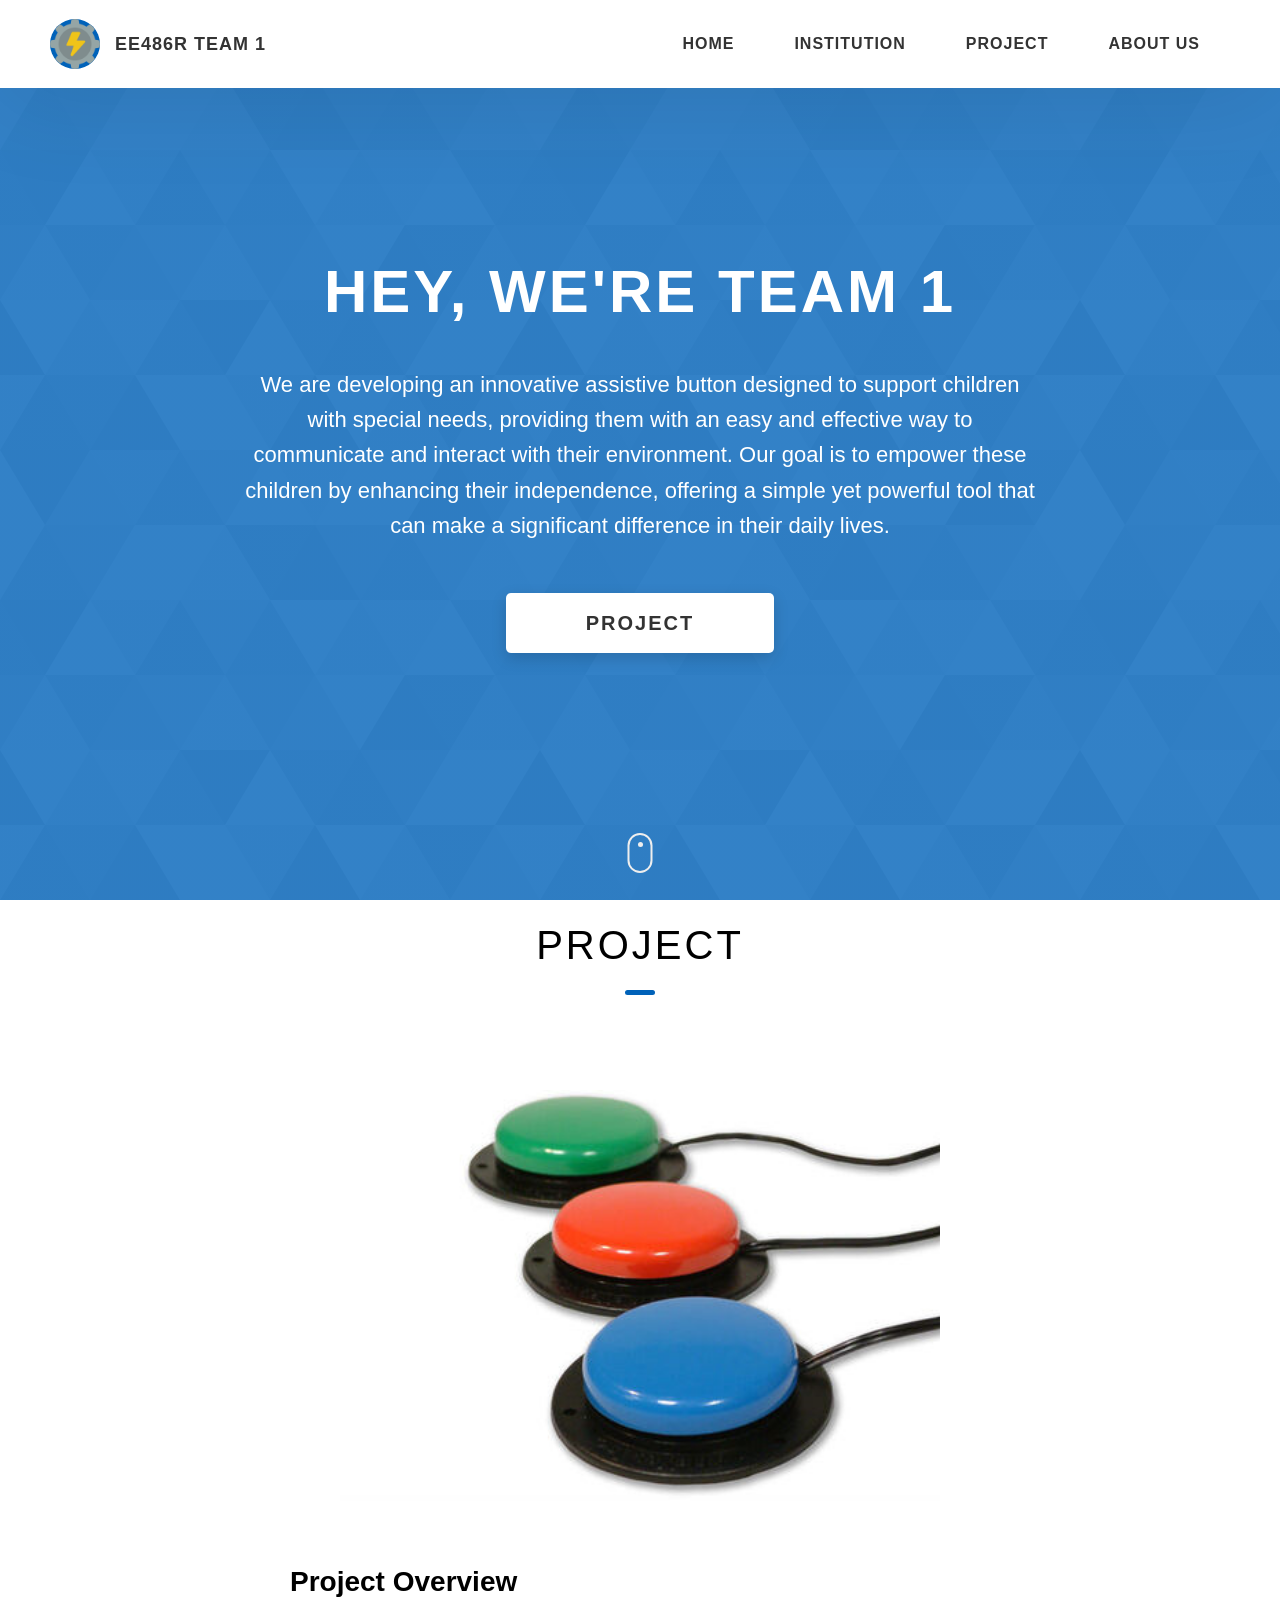
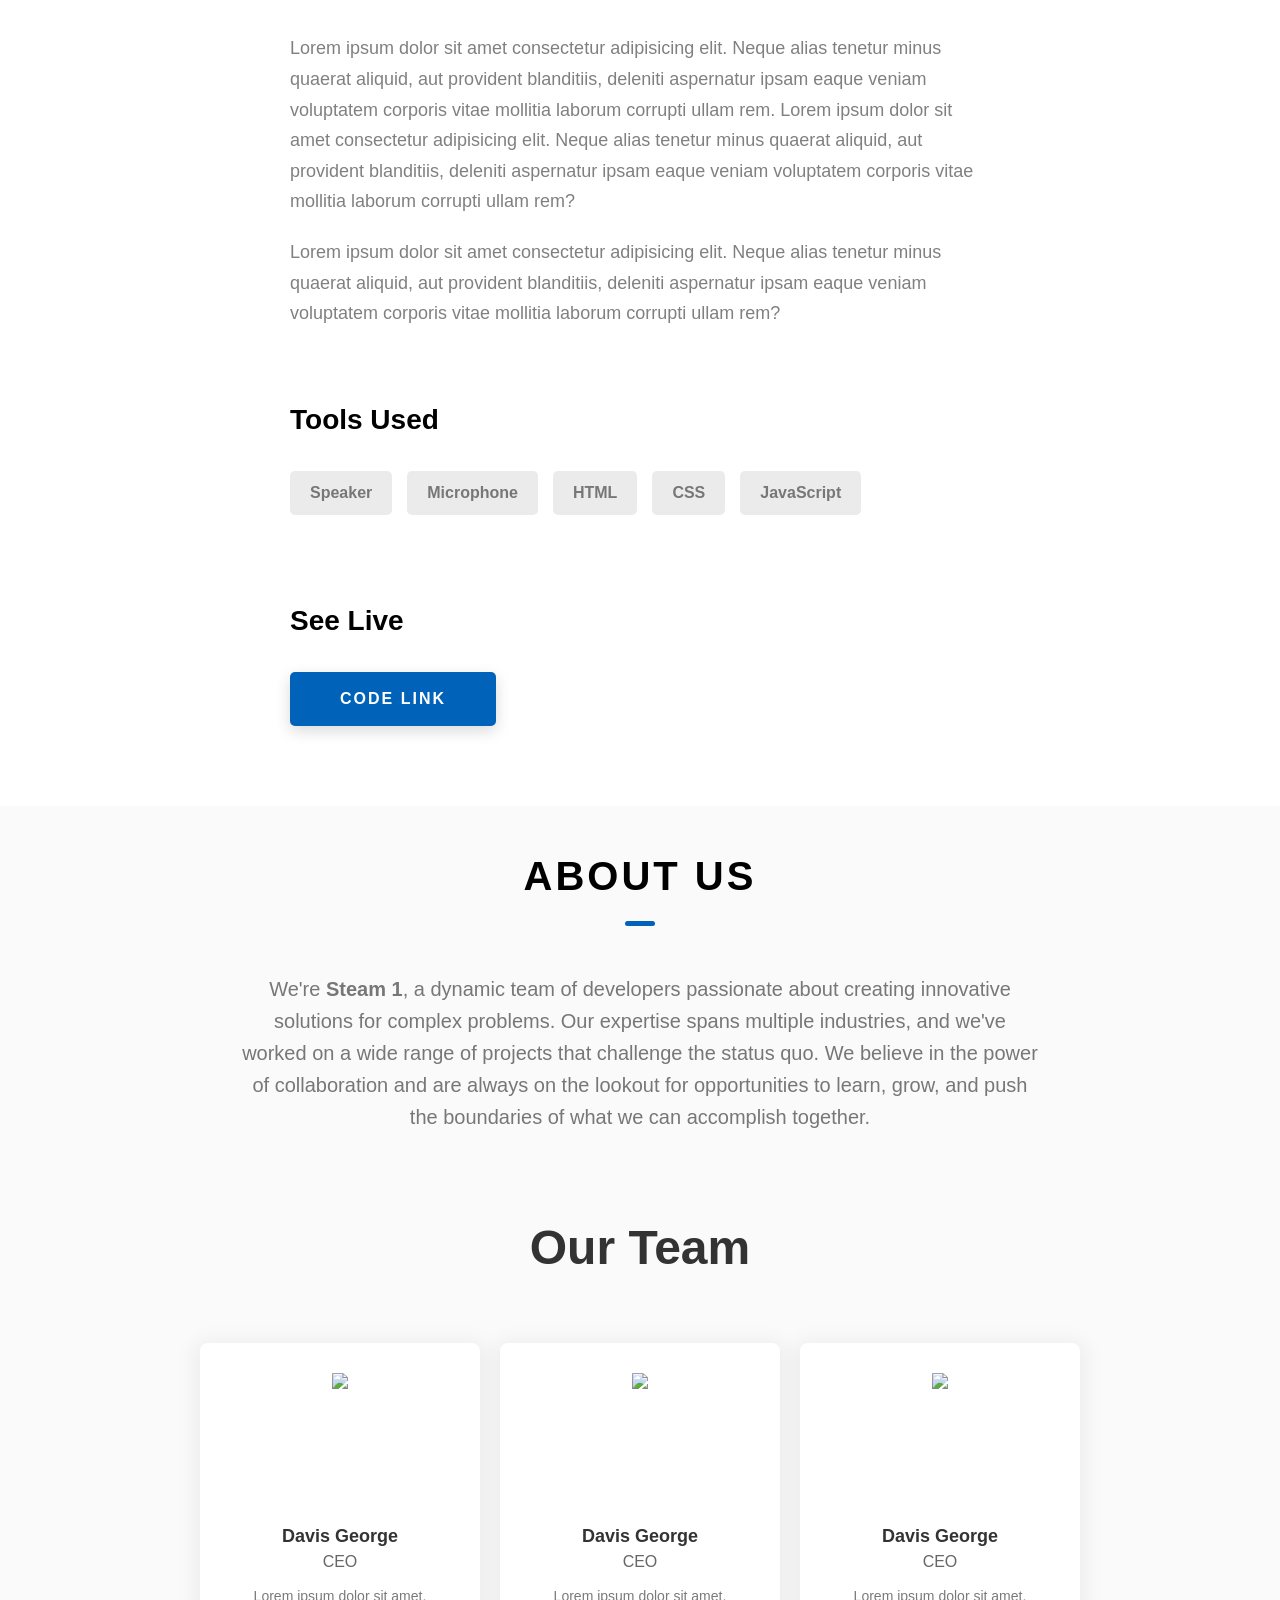
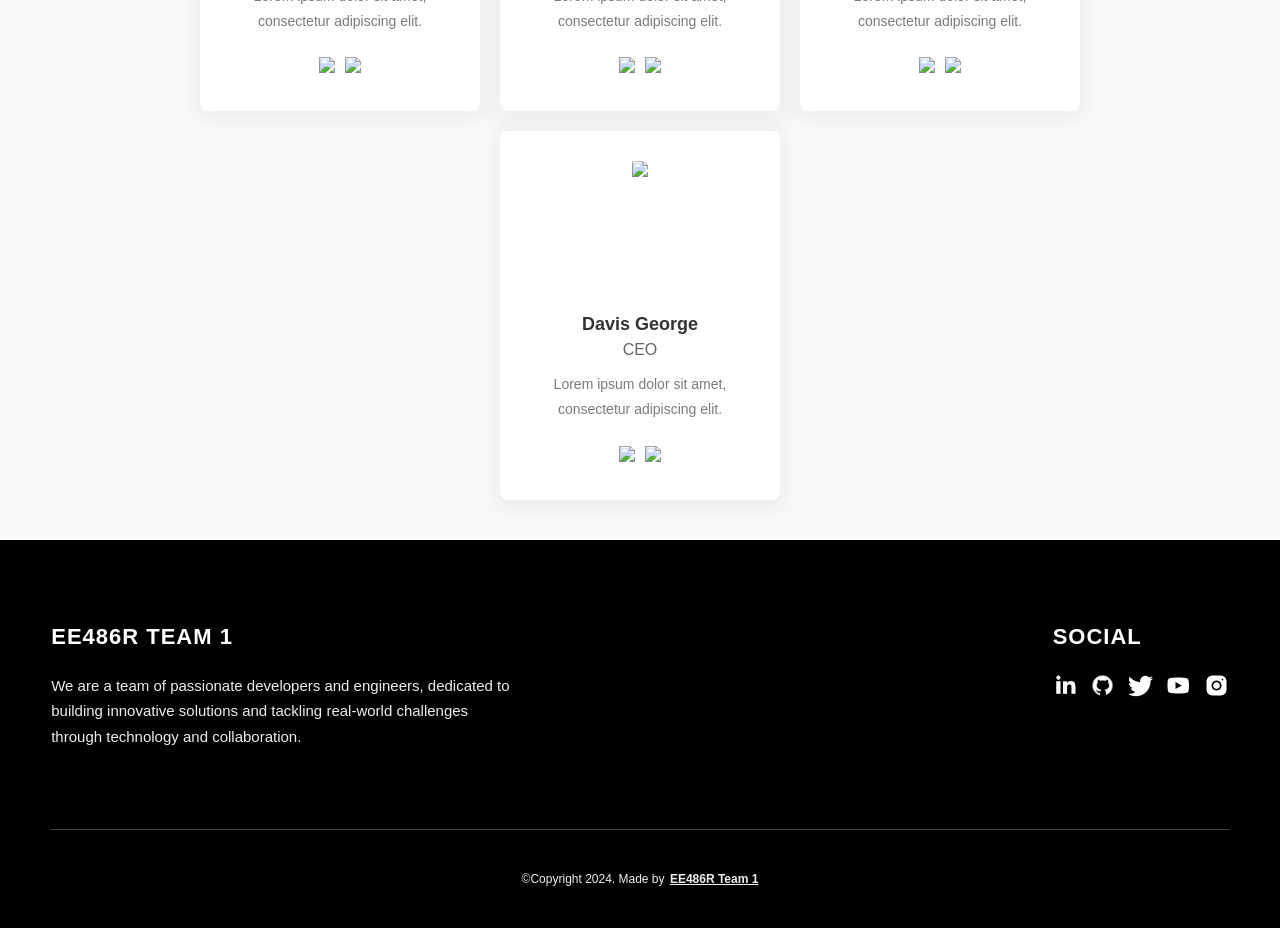
==== index.html @ d9be8e1c "merger" ====
<!DOCTYPE html>
<html lang="en">
  <head>
    <meta charset="UTF-8" />
    <meta name="viewport" content="width=device-width, initial-scale=1.0" />
    <meta http-equiv="X-UA-Compatible" content="ie=edge" />
    <title>Team 1</title>
    <meta name="description" content="Team 1 Website" />

    <link rel="stylesheet" href="css/style.css" />

    <link rel="preconnect" href="https://fonts.googleapis.com" />
    <link rel="preconnect" href="https://fonts.gstatic.com" crossorigin />
    <link
      href="https://fonts.googleapis.com/css2?family=Source+Sans+Pro:wght@400;600;700;900&display=swap"
      rel="stylesheet"
    />
  </head>
  <body>
    <header class="header">
      <div class="header__content">
        <div class="header__logo-container">
          <div class="header__logo-img-cont">
            <img
              src="./assets/png/image.png"
              alt="img"
              class="header__logo-img"
            />
          </div>
          <span class="header__logo-sub">EE486R Team 1</span>
        </div>
        <div class="header__main">
          <ul class="header__links">
            <li class="header__link-wrapper">
              <a href="./index.html" class="header__link"> Home </a>
            </li>
            <li class="header__link-wrapper">
              <a href="./institution.html" class="header__link"> Institution </a>
            </li>
            <li class="header__link-wrapper">
              <a href="./index.html#project-details" class="header__link">
                Project
              </a>
            </li>
            <li class="header__link-wrapper">
              <a href="./index.html#about" class="header__link">About Us </a>
            </li>
          
          </ul>
          <div class="header__main-ham-menu-cont">
            <img
              src="./assets/svg/ham-menu.svg"
              alt="hamburger menu"
              class="header__main-ham-menu"
            />
            <img
              src="./assets/svg/ham-menu-close.svg"
              alt="hamburger menu close"
              class="header__main-ham-menu-close d-none"
            />
          </div>
        </div>
      </div>
      <div class="header__sm-menu">
        <div class="header__sm-menu-content">
          <ul class="header__sm-menu-links">
            <li class="header__sm-menu-link">
              <a href="./index.html"> Home </a>
            </li>

            <li class="header__sm-menu-link">
              <a href="./index.html#about"> About </a>
            </li>

            <li class="header__sm-menu-link">
              <a href="./index.html#project"> Project </a>
            </li>

            <li class="header__sm-menu-link">
              <a href="./index.html#contact"> Contact Team </a>
            </li>
          </ul>
        </div>
      </div>
    </header>
    <section class="home-hero">
      <div class="home-hero__content">
        <h1 class="heading-primary">Hey, We're Team 1</h1>
        <div class="home-hero__info">
          <p class="text-primary">
            We are developing an innovative assistive button designed to support children with special needs, providing them with an easy and effective way to communicate and interact with their environment. Our goal is to empower these children by enhancing their independence, offering a simple yet powerful tool that can make a significant difference in their daily lives.
          </p>
        </div>
        <div class="home-hero__cta">
          <a href="./#projects" class="btn btn--bg">Project</a>
        </div>
      </div>
      
      <div class="home-hero__mouse-scroll-cont">
        <div class="mouse"></div>
      </div>
    </section>

    <br><!-- project -->
    <section id="project-details"  class="project-details">
      <span class="heading-sec__main">Project</span>
      
      <div class="main-container">
        <div class="project-details__content">
          <div class="project-details__showcase-img-cont">
            <img
              src="./assets/png/switch.png"
              alt="Project Image"
              class="project-details__showcase-img"
                style="width: 600px; height: auto; display: block; margin: 0 auto;"
            />
          </div>
          <div class="project-details__content-main">
            <div class="project-details__desc">
              <h3 class="project-details__content-title">Project Overview</h3>
              <p class="project-details__desc-para">
                Lorem ipsum dolor sit amet consectetur adipisicing elit. Neque
                alias tenetur minus quaerat aliquid, aut provident blanditiis,
                deleniti aspernatur ipsam eaque veniam voluptatem corporis vitae
                mollitia laborum corrupti ullam rem. Lorem ipsum dolor sit amet
                consectetur adipisicing elit. Neque alias tenetur minus quaerat
                aliquid, aut provident blanditiis, deleniti aspernatur ipsam
                eaque veniam voluptatem corporis vitae mollitia laborum corrupti
                ullam rem?
              </p>
              <p class="project-details__desc-para">
                Lorem ipsum dolor sit amet consectetur adipisicing elit. Neque
                alias tenetur minus quaerat aliquid, aut provident blanditiis,
                deleniti aspernatur ipsam eaque veniam voluptatem corporis vitae
                mollitia laborum corrupti ullam rem?
              </p>
            </div>
            <div class="project-details__tools-used">
              <h3 class="project-details__content-title">Tools Used</h3>
              <div class="skills">
                <div class="skills__skill">Speaker</div>
                <div class="skills__skill">Microphone</div>
                <div class="skills__skill">HTML</div>
                <div class="skills__skill">CSS</div>
                <div class="skills__skill">JavaScript</div>
              
              
              </div>
            </div>
            <div class="project-details__links">
              <h3 class="project-details__content-title">See Live</h3>
              <a
                href="#"
                class="btn btn--med btn--theme project-details__links-btn"
                target="_blank"
                >Code Link</a
            </div>
          </div>
        </div>
      </div>
    </section>



    <section id="about" class="about sec-pad">
      <div class="main-container">
        <h2 class="heading heading-sec heading-sec__mb-med">
          <span class="heading-sec__main">About Us</span>
          <span class="heading-sec__sub">
            <br>
            We're <strong>Steam 1</strong>, a dynamic team of developers passionate about creating innovative solutions for complex problems. 
            Our expertise spans multiple industries, and we've worked on a wide range of projects that challenge the status quo. 
            We believe in the power of collaboration and are always on the lookout for opportunities to learn, grow, and push the boundaries of what we can accomplish together.
          </span>
        </h2>
    
        <div class="responsive-container-block container">
          <p class="text-blk team-head-text">
            Our Team
          </p>
          <div class="responsive-container-block">
            <div class="responsive-cell-block wk-desk-3 wk-ipadp-3 wk-tab-6 wk-mobile-12 card-container">
              <div class="card">
                <div class="team-image-wrapper">
                  <img class="team-member-image" src="https://workik-widget-assets.s3.amazonaws.com/widget-assets/images/expert1.png">
                </div>
                <p class="text-blk name">
                  Davis George
                </p>
                <p class="text-blk position">
                  CEO
                </p>
                <p class="text-blk feature-text">
                  Lorem ipsum dolor sit amet, consectetur adipiscing elit.
                </p>
                <div class="social-icons">
                  <a href="https://www.twitter.com" target="_blank">
                    <img class="twitter-icon" src="https://workik-widget-assets.s3.amazonaws.com/widget-assets/images/Icon.svg">
                  </a>
                  <a href="https://www.facebook.com" target="_blank">
                    <img class="facebook-icon" src="https://workik-widget-assets.s3.amazonaws.com/widget-assets/images/Icon-1.svg">
                  </a>
                </div>
              </div>
            </div>
           
           
            <div class="responsive-cell-block wk-desk-3 wk-ipadp-3 wk-tab-6 wk-mobile-12 card-container">
              <div class="card">
                <div class="team-image-wrapper">
                  <img class="team-member-image" src="https://workik-widget-assets.s3.amazonaws.com/widget-assets/images/ET7.15.png">
                </div>
                <p class="text-blk name">
                  Davis George
                </p>
                <p class="text-blk position">
                  CEO
                </p>
                <p class="text-blk feature-text">
                  Lorem ipsum dolor sit amet, consectetur adipiscing elit.
                </p>
                <div class="social-icons">
                  <a href="https://www.twitter.com" target="_blank">
                    <img class="twitter-icon" src="https://workik-widget-assets.s3.amazonaws.com/widget-assets/images/Icon.svg">
                  </a>
                  <a href="https://www.facebook.com" target="_blank">
                    <img class="facebook-icon" src="https://workik-widget-assets.s3.amazonaws.com/widget-assets/images/Icon-1.svg">
                  </a>
                </div>
              </div>
            </div>
            <div class="responsive-cell-block wk-desk-3 wk-ipadp-3 wk-tab-6 wk-mobile-12 card-container">
              <div class="card">
                <div class="team-image-wrapper">
                  <img class="team-member-image" src="https://workik-widget-assets.s3.amazonaws.com/widget-assets/images/expert2.png">
                </div>
                <p class="text-blk name">
                  Davis George
                </p>
                <p class="text-blk position">
                  CEO
                </p>
                <p class="text-blk feature-text">
                  Lorem ipsum dolor sit amet, consectetur adipiscing elit.
                </p>
                <div class="social-icons">
                  <a href="https://www.twitter.com" target="_blank">
                    <img class="twitter-icon" src="https://workik-widget-assets.s3.amazonaws.com/widget-assets/images/Icon.svg">
                  </a>
                  <a href="https://www.facebook.com" target="_blank">
                    <img class="facebook-icon" src="https://workik-widget-assets.s3.amazonaws.com/widget-assets/images/Icon-1.svg">
                  </a>
                </div>
              </div>
            </div>
            <div class="responsive-cell-block wk-desk-3 wk-ipadp-3 wk-tab-6 wk-mobile-12 card-container">
              <div class="card">
                <div class="team-image-wrapper">
                  <img class="team-member-image" src="https://workik-widget-assets.s3.amazonaws.com/widget-assets/images/ET7.14.png">
                </div>
                <p class="text-blk name">
                  Davis George
                </p>
                <p class="text-blk position">
                  CEO
                </p>
                <p class="text-blk feature-text">
                  Lorem ipsum dolor sit amet, consectetur adipiscing elit.
                </p>
                <div class="social-icons">
                  <a href="https://www.twitter.com" target="_blank">
                    <img class="twitter-icon" src="https://workik-widget-assets.s3.amazonaws.com/widget-assets/images/Icon.svg">
                  </a>
                  <a href="https://www.facebook.com" target="_blank">
                    <img class="facebook-icon" src="https://workik-widget-assets.s3.amazonaws.com/widget-assets/images/Icon-1.svg">
                  </a>
                </div>
              </div>
            </div>
            
            
          </div>
        </div>


      </div>
    </section>
    
    
    
    
    
    <footer class="main-footer">
      <div class="main-container">
        <div class="main-footer__upper">
          <div class="main-footer__row main-footer__row-1">
            <h2 class="heading heading-sm main-footer__heading-sm">
              <span>Social</span>
            </h2>
            <div class="main-footer__social-cont">
              <a target="_blank" rel="noreferrer" href="#">
                <img
                  class="main-footer__icon"
                  src="./assets/png/linkedin-ico.png"
                  alt="icon"
                />
              </a>
              <a target="_blank" rel="noreferrer" href="#">
                <img
                  class="main-footer__icon"
                  src="./assets/png/github-ico.png"
                  alt="icon"
                />
              </a>
              <a target="_blank" rel="noreferrer" href="#">
                <img
                  class="main-footer__icon"
                  src="./assets/png/twitter-ico.png"
                  alt="icon"
                />
              </a>
              <a target="_blank" rel="noreferrer" href="#">
                <img
                  class="main-footer__icon"
                  src="./assets/png/yt-ico.png"
                  alt="icon"
                />
              </a>
              <a target="_blank" rel="noreferrer" href="#">
                <img
                  class="main-footer__icon main-footer__icon--mr-none"
                  src="./assets/png/insta-ico.png"
                  alt="icon"
                />
              </a>
            </div>
          </div>
          <div class="main-footer__row main-footer__row-2">
            <h4 class="heading heading-sm text-lt">EE486R Team 1</h4>
            <p class="main-footer__short-desc">
              We are a team of passionate developers and engineers, dedicated to building innovative solutions and tackling real-world challenges through technology and collaboration.
            </p>
          </div>
        </div>

        <!-- If you give me some credit or shoutout here by linking to my website, then it will be a big thing for me and will help me a lot :) -->
        <div class="main-footer__lower">
          &copy;Copyright 2024. Made by
          <a rel="noreferrer" target="_blank" href="htpps://github.com/EE486R-Team1"
            >EE486R Team 1 </a
          >
        </div>
      </div>
    </footer>

    <script src="./index.js"></script>
  </body>
</html>
---- css/style.css ----
/*
0 - 600px:      Phone
600 - 900px:    Tablet portrait
900 - 1200px:   Tablet landscape
[1200 - 1800] is where our normal styles apply
1800px + :      Big desktop
$breakpoint arguement choices:
- phone
- tab-port
- tab-land
- big-desktop

Inside media queries 1em is always 16px i.e 1em = 16px at every screen size only inside media queries
*/
*,
*::after,
*::before {
  margin: 0;
  padding: 0;
  box-sizing: inherit;
  font-family: 'Nunito', sans-serif; 
  }

html {
  font-size: 62.5%;
  scroll-behavior: smooth; }
  @media only screen and (max-width: 75em) {
    html {
      font-size: 59%; } }
  @media only screen and (max-width: 56.25em) {
    html {
      font-size: 56%; } }
  @media only screen and (min-width: 112.5em) {
    html {
      font-size: 65%; } }

body {
  box-sizing: border-box;
  position: relative;
  line-height: 1.5;
  font-family: sans-serif;
  overflow-x: hidden;
  overflow-y: scroll;
  font-family: 'Source Sans Pro', sans-serif; }

a {
  text-decoration: none;
  color: inherit; }

li {
  list-style: none; }

input:focus,
button:focus,
a:focus,
textarea:focus {
  outline: none; }

button {
  border: none;
  cursor: pointer; }

textarea {
  resize: none; }

.heading-primary {
  font-size: 6rem;
  text-transform: uppercase;
  letter-spacing: 3px;
  text-align: center; }
  @media only screen and (max-width: 37.5em) {
    .heading-primary {
      font-size: 4.5rem; } }

.heading-sec__mb-bg {
  margin-bottom: 11rem; }
  @media only screen and (max-width: 56.25em) {
    .heading-sec__mb-bg {
      margin-bottom: 8rem; } }

.heading-sec__mb-med {
  margin-bottom: 9rem; }
  @media only screen and (max-width: 56.25em) {
    .heading-sec__mb-med {
      margin-bottom: 8rem; } }

.heading-sec__main {
  display: block;
  font-size: 4rem;
  text-transform: uppercase;
  letter-spacing: 1px;
  letter-spacing: 3px;
  text-align: center;
  margin-bottom: 3.5rem;
  position: relative; }
  .heading-sec__main--lt {
    color: #fff; }
    .heading-sec__main--lt::after {
      content: '';
      background: #fff !important; }
  .heading-sec__main::after {
    content: '';
    position: absolute;
    top: calc(100% + 1.5rem);
    height: 5px;
    width: 3rem;
    background: #0062b9;
    left: 50%;
    transform: translateX(-50%);
    border-radius: 5px; }
    @media only screen and (max-width: 37.5em) {
      .heading-sec__main::after {
        top: calc(100% + 1.2rem); } }

.heading-sec__sub {
  display: block;
  text-align: center;
  color: #777;
  font-size: 2rem;
  font-weight: 500;
  max-width: 80rem;
  margin: auto;
  line-height: 1.6; }
  @media only screen and (max-width: 37.5em) {
    .heading-sec__sub {
      font-size: 1.8rem; } }
  .heading-sec__sub--lt {
    color: #eee; }

.heading-sm {
  font-size: 2.2rem;
  text-transform: uppercase;
  letter-spacing: 1px; }

.main-container {
  max-width: 120rem;
  margin: auto;
  width: 92%; }

.btn {
  background: #fff;
  color: #333;
  text-transform: uppercase;
  letter-spacing: 2px;
  display: inline-block;
  font-weight: 700;
  border-radius: 5px;
  box-shadow: 0 5px 15px 0 rgba(0, 0, 0, 0.15);
  transition: transform .3s; }
  .btn:hover {
    transform: translateY(-3px); }
  .btn--bg {
    padding: 1.5rem 8rem;
    font-size: 2rem; }
  .btn--med {
    padding: 1.5rem 5rem;
    font-size: 1.6rem; }
  .btn--theme {
    background: #0062b9;
    color: #fff; }
  .btn--theme-inv {
    color: #0062b9;
    background: #fff;
    border: 2px solid #0062b9;
    box-shadow: none;
    padding: calc(1.5rem - 2px) calc(5rem - 2px); }

.sec-pad {
  padding: 12rem 0; }
  @media only screen and (max-width: 56.25em) {
    .sec-pad {
      padding: 8rem 0; } }

.text-primary {
  color: #fff;
  font-size: 2.2rem;
  text-align: center;
  width: 100%;
  line-height: 1.6; }
  @media only screen and (max-width: 37.5em) {
    .text-primary {
      font-size: 2rem; } }

.d-none {
  display: none; }

.home-hero {
  color: #fff;
  background: linear-gradient(to right, rgba(0, 98, 185, 0.8), rgba(0, 98, 185, 0.8)), url(../../assets/svg/common-bg.svg);
  background-position: center;
  height: 100vh;
  min-height: 80rem;
  max-height: 120rem;
  position: relative; }
  @media only screen and (max-width: 37.5em) {
    .home-hero {
      height: unset;
      min-height: unset; } }
  .home-hero__socials {
    position: absolute;
    top: 50%;
    border: 2px solid #eee;
    border-left: 2px solid #eee;
    transform: translateY(-50%); }
    @media only screen and (max-width: 56.25em) {
      .home-hero__socials {
        display: none; } }
  .home-hero__mouse-scroll-cont {
    position: absolute;
    bottom: 3%;
    left: 50%;
    transform: translateX(-50%); }
    @media only screen and (max-width: 37.5em) {
      .home-hero__mouse-scroll-cont {
        display: none; } }
  .home-hero__social {
    width: 5rem; }
  .home-hero__social-icon-link {
    width: 100%;
    display: block;
    padding: 1.2rem;
    border-bottom: 2px solid #eee;
    transition: background .3s; }
    .home-hero__social-icon-link:hover {
      background: rgba(255, 255, 255, 0.1); }
    .home-hero__social-icon-link--bd-none {
      border-bottom: 0; }
  .home-hero__social-icon {
    width: 100%; }
  .home-hero__content {
    position: absolute;
    top: 50%;
    left: 50%;
    transform: translate(-50%, -50%);
    max-width: 90rem;
    width: 92%; }
    @media only screen and (max-width: 37.5em) {
      .home-hero__content {
        padding: 19rem 0 13rem 0;
        margin: auto;
        position: static;
        transform: translate(0, 0); } }
  .home-hero__info {
    margin: 3rem auto 0 auto;
    max-width: 80rem; }
  .home-hero__cta {
    margin-top: 5rem;
    text-align: center; }


    .about {
      background-color: #fafafa;
      padding: 4rem 2rem;
    }
    
    .about__content {
      max-width: 1380px;
      margin: auto;
      text-align: center;
    }
    
    .team-head-text {
      font-size: 48px;
      font-weight: 900;
      text-align: center;
      line-height: 50px;
      margin-bottom: 50px;
      color: #333;
    }
    
    .responsive-container-block {
      display: flex;
      flex-wrap: wrap;
      justify-content: center;
      gap: 2rem;
      margin: auto;
    }
    
    .card-container {
      width: 280px;
      text-align: center;
      box-shadow: rgba(0, 0, 0, 0.05) 0px 4px 20px 7px;
      background-color: #fff;
      border-radius: 8px;
      padding: 30px 25px;
      transition: transform 0.3s ease, box-shadow 0.3s ease;
    }
    
    .card-container:hover {
      transform: translateY(-5px);
      box-shadow: rgba(0, 0, 0, 0.1) 0px 8px 25px;
    }
    
    .team-image-wrapper {
      clip-path: circle(50% at 50% 50%);
      width: 130px;
      height: 130px;
      margin: auto;
    }
    
    .team-member-image {
      max-width: 100%;
      height: auto;
    }
    
    .name {
      font-size: 18px;
      font-weight: 800;
      margin-top: 20px;
      color: #333;
    }
    
    .position {
      font-size: 16px;
      color: #666;
      margin-bottom: 10px;
    }
    
    .feature-text {
      font-size: 14px;
      color: rgb(122, 122, 122);
      line-height: 1.8;
      margin-bottom: 20px;
    }
    
    .social-icons {
      display: flex;
      justify-content: center;
      gap: 10px;
    }
    
    .social-icons a {
      color: #333;
      font-size: 18px;
      transition: color 0.3s ease;
    }
    
    .social-icons a:hover {
      color: #0062b9;
    }
    
    .github-section {
      text-align: center;
      margin-top: 2rem;
    }
    
    .github-section a {
      display: inline-block;
      background-color: #333;
      color: #fff;
      padding: 1rem 2rem;
      font-size: 16px;
      font-weight: bold;
      border-radius: 5px;
      text-transform: uppercase;
      transition: background-color 0.3s ease;
    }
    
    .github-section a:hover {
      background-color: #555;
    }
    
    @media (max-width: 768px) {
      .responsive-container-block {
        flex-direction: column;
        align-items: center;
      }
    
      .card-container {
        width: 100%;
      }
    }
    
    @media (max-width: 500px) {
      .team-head-text {
        font-size: 32px;
        line-height: 40px;
      }
    
      .card-container {
        padding: 20px;
      }
    
      .name {
        font-size: 16px;
      }
    
      .position {
        font-size: 14px;
      }
    }


/* Improved styling for the contact form */

.projects__row {
  display: grid;
  grid-template-columns: 1.5fr 1fr;
  grid-gap: 5rem;
  margin-bottom: 11rem; }
  @media only screen and (max-width: 56.25em) {
    .projects__row {
      grid-template-columns: 1fr;
      grid-gap: 2rem;
      margin-bottom: 8rem; } }
  @media only screen and (max-width: 56.25em) {
    .projects__row {
      text-align: center; } }
  .projects__row:last-child {
    margin-bottom: 0; }
  .projects__row-img-cont {
    overflow: hidden; }
  .projects__row-img {
    width: 100%;
    display: block;
    object-fit: cover; }
  .projects__row-content {
    padding: 2rem 0;
    display: flex;
    justify-content: center;
    flex-direction: column;
    align-items: flex-start; }
    @media only screen and (max-width: 56.25em) {
      .projects__row-content {
        align-items: center; } }
    .projects__row-content-title {
      font-weight: 700;
      font-size: 2.8rem;
      margin-bottom: 2rem; }
      @media only screen and (max-width: 37.5em) {
        .projects__row-content-title {
          font-size: 2.4rem; } }
    .projects__row-content-desc {
      font-size: 1.8rem;
      color: grey;
      max-width: 60rem;
      line-height: 1.7;
      margin-bottom: 3rem; }
      @media only screen and (max-width: 37.5em) {
        .projects__row-content-desc {
          font-size: 1.7rem; } }

.contact {
  background: linear-gradient(to right, rgba(0, 98, 185, 0.8), rgba(0, 98, 185, 0.8)), url(../../assets/svg/common-bg.svg);
  background-size: cover;
  background-position: center; }
  .contact__form-container {
    box-shadow: 0 0 10px rgba(0, 0, 0, 0.1);
    background: white;
    padding: 4rem;
    margin-top: 6rem;
    max-width: 80rem;
    text-align: right;
    width: 95%;
    border-radius: 5px;
    margin: 5rem auto 0 auto; }
    @media only screen and (max-width: 37.5em) {
      .contact__form-container {
        padding: 3rem; } }
  .contact__form-field {
    margin-bottom: 4rem; }
    @media only screen and (max-width: 37.5em) {
      .contact__form-field {
        margin-bottom: 3rem; } }
  .contact__form-label {
    color: #666;
    font-size: 1.4rem;
    letter-spacing: 1px;
    font-weight: 700;
    margin-bottom: 1rem;
    display: block;
    text-align: left; }
  .contact__form-input {
    color: #333;
    padding: 2rem;
    width: 100%;
    border: 1px solid #ebebeb;
    font-size: 1.6rem;
    letter-spacing: 0px;
    background: #f0f0f0;
    border-radius: 5px;
    font-weight: 600;
    /* Code for Modern Browsers */
    /* Code for WebKit, Blink, Edge */
    /* Code for Internet Explorer 10-11 */
    /* Code for Microsoft Edge */
    /* Code for Mozilla Firefox 4 to 18 */
    /* Code for Mozilla Firefox 19+ */ }
    .contact__form-input::placeholder {
      color: #999;
      font-weight: 600;
      font-size: 1.6rem; }
    .contact__form-input::-webkit-input-placeholder {
      color: #999;
      font-weight: 600;
      font-size: 1.6rem; }
    .contact__form-input:-ms-input-placeholder {
      color: #999;
      font-weight: 600;
      font-size: 1.6rem; }
    .contact__form-input::-ms-input-placeholder {
      color: #999;
      font-weight: 600;
      font-size: 1.6rem; }
    .contact__form-input:-moz-placeholder {
      opacity: 1;
      color: #999;
      font-weight: 600;
      font-size: 1.6rem; }
    .contact__form-input::-moz-placeholder {
      opacity: 1;
      color: #999;
      font-weight: 600;
      font-size: 1.6rem; }
  .contact__btn {
    width: 30%;
    padding: 2rem 4rem;
    font-size: 1.6rem; }
    @media only screen and (max-width: 37.5em) {
      .contact__btn {
        width: 100%; } }

.project-cs-hero {
  color: #fff;
  background: linear-gradient(to right, rgba(0, 98, 185, 0.8), rgba(0, 98, 185, 0.8)), url(../../assets/svg/common-bg.svg);
  background-size: cover;
  background-position: center;
  position: relative; }
  @media only screen and (max-width: 37.5em) {
    .project-cs-hero {
      height: unset;
      min-height: unset; } }
  .project-cs-hero__content {
    padding: 25rem 0 17rem 0;
    max-width: 90rem;
    width: 92%;
    margin: auto; }
    @media only screen and (max-width: 37.5em) {
      .project-cs-hero__content {
        padding: 19rem 0 13rem 0;
        margin: auto;
        position: static;
        transform: translate(0, 0); } }
  .project-cs-hero__info {
    margin: 3rem auto 0 auto;
    max-width: 80rem; }
  .project-cs-hero__cta {
    margin-top: 5rem;
    text-align: center; }

.project-details__content {
  padding: 8rem 0;
  max-width: 90rem;
  margin: auto; }
  .project-details__content-title {
    font-weight: 700;
    font-size: 2.8rem;
    margin-bottom: 3rem; }
    @media only screen and (max-width: 37.5em) {
      .project-details__content-title {
        font-size: 2.4rem; } }

.project-details__showcase-img-cont {
  width: 100%;
  margin-bottom: 6rem; }

.project-details__showcase-img {
  width: 100%; }

.project-details__content-main {
  width: 100%;
  max-width: 70rem;
  margin: auto; }

.project-details__desc {
  margin: 0 0 7rem 0; }
  .project-details__desc-para {
    font-size: 1.8rem;
    line-height: 1.7;
    color: grey;
    margin-bottom: 2rem; }

.project-details__tools-used {
  margin: 0 0 7rem 0; }
  .project-details__tools-used-list {
    display: flex;
    flex-wrap: wrap; }
  .project-details__tools-used-item {
    padding: 1rem 2rem;
    margin-bottom: 1.5rem;
    margin-right: 1.5rem;
    font-size: 1.6rem;
    background: rgba(153, 153, 153, 0.2);
    border-radius: 5px;
    font-weight: 600;
    color: #777; }

.project-details__links {
  margin: 0 0; }
  .project-details__links-btn {
    margin-right: 2rem; }
    @media only screen and (max-width: 37.5em) {
      .project-details__links-btn {
        margin-right: 0;
        width: 70%;
        margin-bottom: 2rem;
        text-align: center; } }
    .project-details__links-btn:last-child {
      margin: 0; }
      @media only screen and (max-width: 37.5em) {
        .project-details__links-btn:last-child {
          margin: 0; } }

.header {
  position: fixed;
  width: 100%;
  z-index: 1000;
  background: #000;
  background: #fff;
  box-shadow: 0 10px 100px rgba(0, 0, 0, 0.1); }
  .header__content {
    display: flex;
    align-items: center;
    justify-content: space-between;
    padding: 1rem 5rem; }
    @media only screen and (max-width: 56.25em) {
      .header__content {
        padding: 0 2rem; } }
  .header__logo-container {
    display: flex;
    align-items: center;
    cursor: pointer;
    color: #333;
    transition: color .3s; }
    .header__logo-container:hover {
      color: #0062b9; }
  .header__logo-img-cont {
    width: 5rem;
    height: 5rem;
    border-radius: 50px;
    overflow: hidden;
    margin-right: 1.5rem;
    background: #0062b9; }
    @media only screen and (max-width: 56.25em) {
      .header__logo-img-cont {
        width: 4.5rem;
        height: 4.5rem;
        margin-right: 1.2rem; } }
  .header__logo-img {
    width: 100%;
    height: 100%;
    object-fit: cover;
    object-position: center;
    display: block; }
  .header__logo-sub {
    font-size: 1.8rem;
    text-transform: uppercase;
    font-weight: 700;
    letter-spacing: 1px; }
  .header__links {
    display: flex; }
    @media only screen and (max-width: 37.5em) {
      .header__links {
        display: none; } }
  .header__link {
    padding: 2.2rem 3rem;
    display: inline-block;
    font-size: 1.6rem;
    color: #333;
    text-transform: uppercase;
    letter-spacing: 1px;
    font-weight: 700;
    transition: color .3s; }
    .header__link:hover {
      color: #0062b9; }
    @media only screen and (max-width: 56.25em) {
      .header__link {
        padding: 3rem 1.8rem;
        font-size: 1.5rem; } }
  .header__main-ham-menu-cont {
    display: none;
    width: 3rem;
    padding: 2.2rem 0; }
    @media only screen and (max-width: 37.5em) {
      .header__main-ham-menu-cont {
        display: block; } }
  .header__main-ham-menu {
    width: 100%; }
  .header__main-ham-menu-close {
    width: 100%; }
  .header__sm-menu {
    background: #fff;
    position: absolute;
    width: 100%;
    top: 100%;
    visibility: hidden;
    opacity: 0;
    transition: all .3s;
    box-shadow: 0px 5px 5px 0px rgba(0, 0, 0, 0.1);
    -webkit-box-shadow: 0px 5px 5px 0px rgba(0, 0, 0, 0.1);
    -moz-box-shadow: 0px 5px 5px 0px rgba(0, 0, 0, 0.1); }
    .header__sm-menu--active {
      visibility: hidden;
      opacity: 0; }
      @media only screen and (max-width: 37.5em) {
        .header__sm-menu--active {
          visibility: visible;
          opacity: 1; } }
  .header__sm-menu-link a {
    display: block;
    text-decoration: none;
    padding: 2.5rem 3rem;
    font-size: 1.6rem;
    color: #333;
    text-align: right;
    border-bottom: 1px solid #eee;
    font-weight: 700;
    text-transform: uppercase;
    letter-spacing: 2px;
    transition: color .3s; }
    .header__sm-menu-link a:hover {
      color: #0062b9; }
  .header__sm-menu-link:first-child a {
    border-top: 1px solid #eee; }
  .header__sm-menu-link-last {
    border-bottom: 0; }

.main-footer {
  background: #000;
  color: #fff; }
  .main-footer__upper {
    display: flex;
    justify-content: space-between;
    padding: 8rem 0; }
    @media only screen and (max-width: 56.25em) {
      .main-footer__upper {
        padding: 6rem 0; } }
    @media only screen and (max-width: 37.5em) {
      .main-footer__upper {
        display: block; } }
  .main-footer__row-1 {
    order: 2; }
    @media only screen and (max-width: 56.25em) {
      .main-footer__row-1 {
        margin-bottom: 5rem; } }
  .main-footer__row-2 {
    width: 40%;
    order: 1;
    max-width: 50rem; }
    @media only screen and (max-width: 56.25em) {
      .main-footer__row-2 {
        width: 100%; } }
  .main-footer__short-desc {
    margin-top: 2rem;
    color: #eee;
    font-size: 1.5rem;
    line-height: 1.7; }
  .main-footer__social-cont {
    margin-top: 2rem; }
  .main-footer__icon {
    margin-right: 1rem;
    width: 2.5rem; }
    .main-footer__icon--mr-none {
      margin-right: 0; }
  .main-footer__lower {
    padding: 4rem 0;
    border-top: 1px solid #444;
    color: #eee;
    font-size: 1.2rem;
    text-align: left;
    text-align: center; }
    .main-footer__lower a {
      text-decoration: underline;
      font-weight: bold;
      margin-left: 2px; }
    @media only screen and (max-width: 56.25em) {
      .main-footer__lower {
        padding: 3.5rem 0; } }

.skills {
  display: flex;
  flex-wrap: wrap; }
  .skills__skill {
    padding: 1rem 2rem;
    margin-bottom: 1.5rem;
    margin-right: 1.5rem;
    font-size: 1.6rem;
    background: rgba(153, 153, 153, 0.2);
    border-radius: 5px;
    font-weight: 600;
    color: #777; }

.mouse {
  width: 25px;
  height: 40px;
  border: 2px solid #eee;
  border-radius: 60px;
  position: relative;
  overflow: hidden; }
  .mouse::before {
    content: '';
    width: 5px;
    height: 5px;
    position: absolute;
    top: 7px;
    left: 50%;
    transform: translateX(-50%);
    background-color: #eee;
    border-radius: 50%;
    opacity: 1;
    animation: wheel 1.3s infinite;
    -webkit-animation: wheel 1.3s infinite; }



    
@keyframes wheel {
  to {
    opacity: 0;
    top: 27px; } }

@-webkit-keyframes wheel {
  to {
    opacity: 0;
    top: 27px; } }
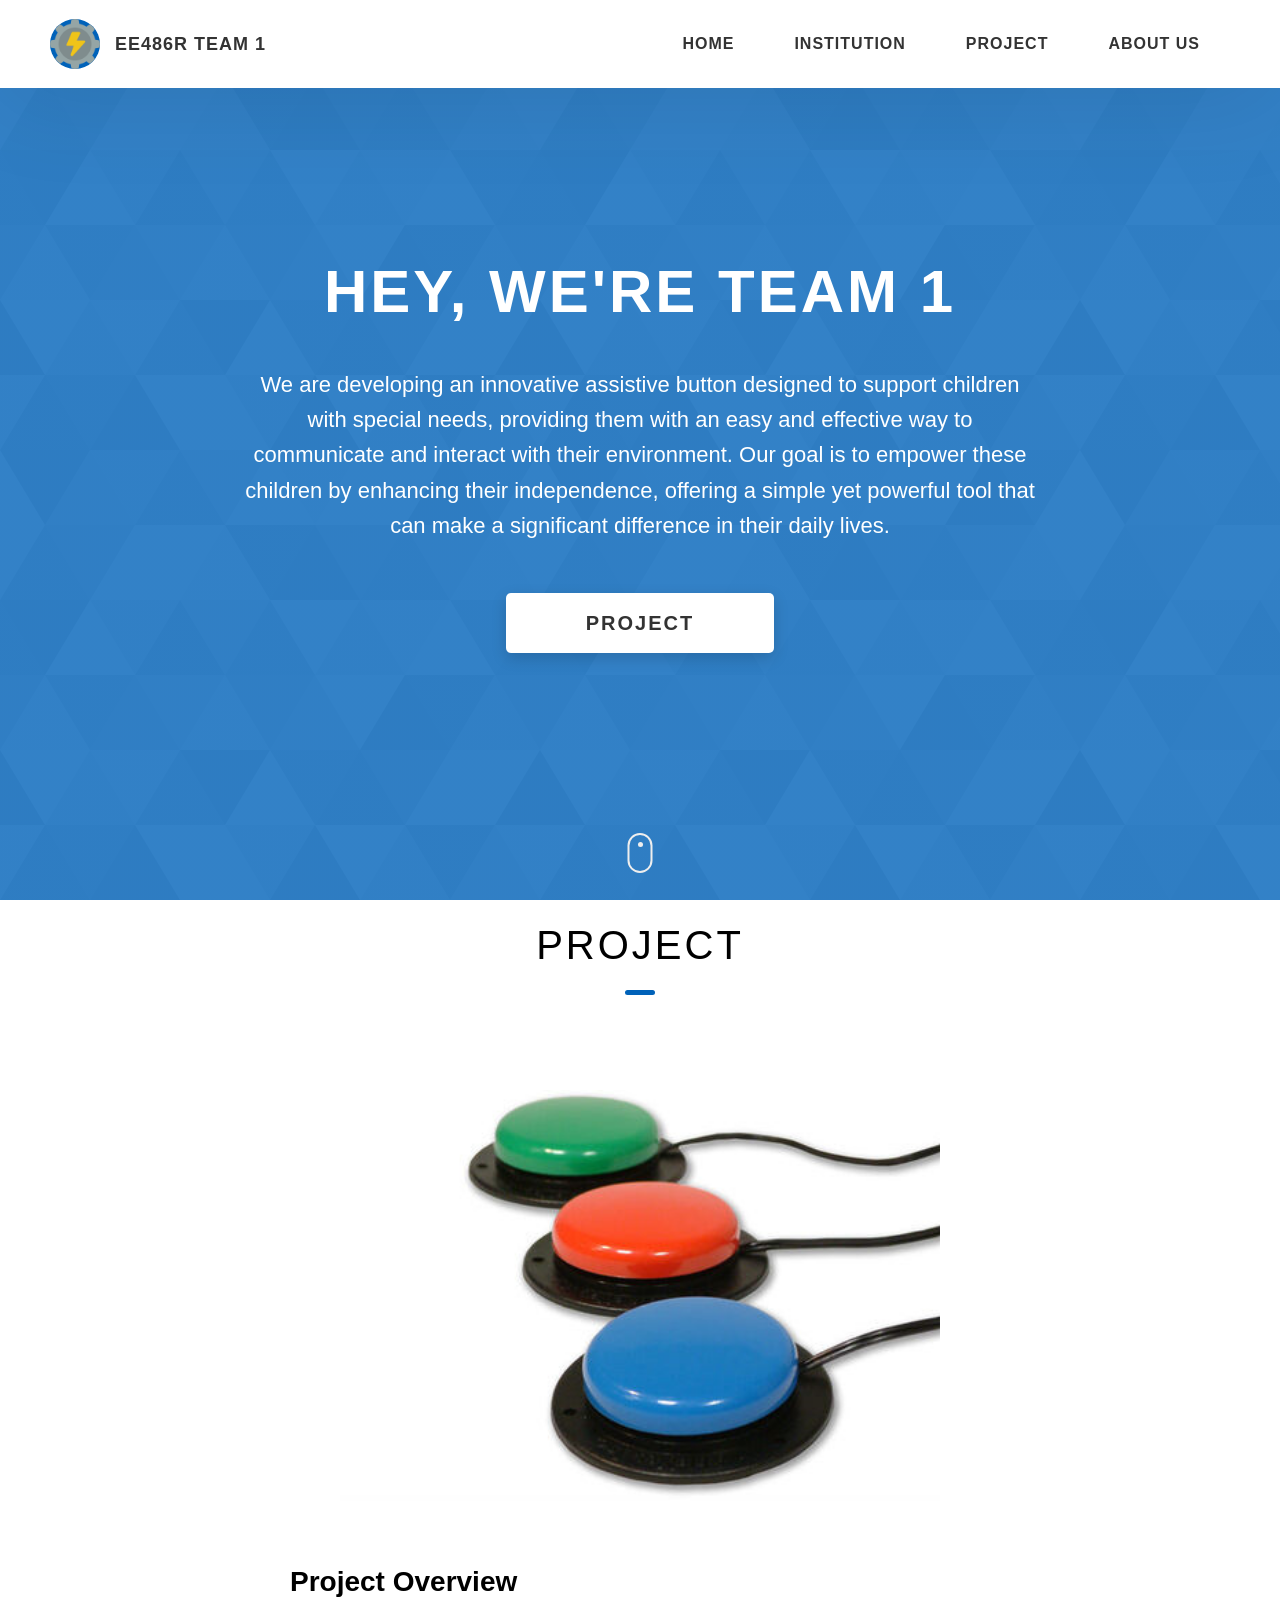
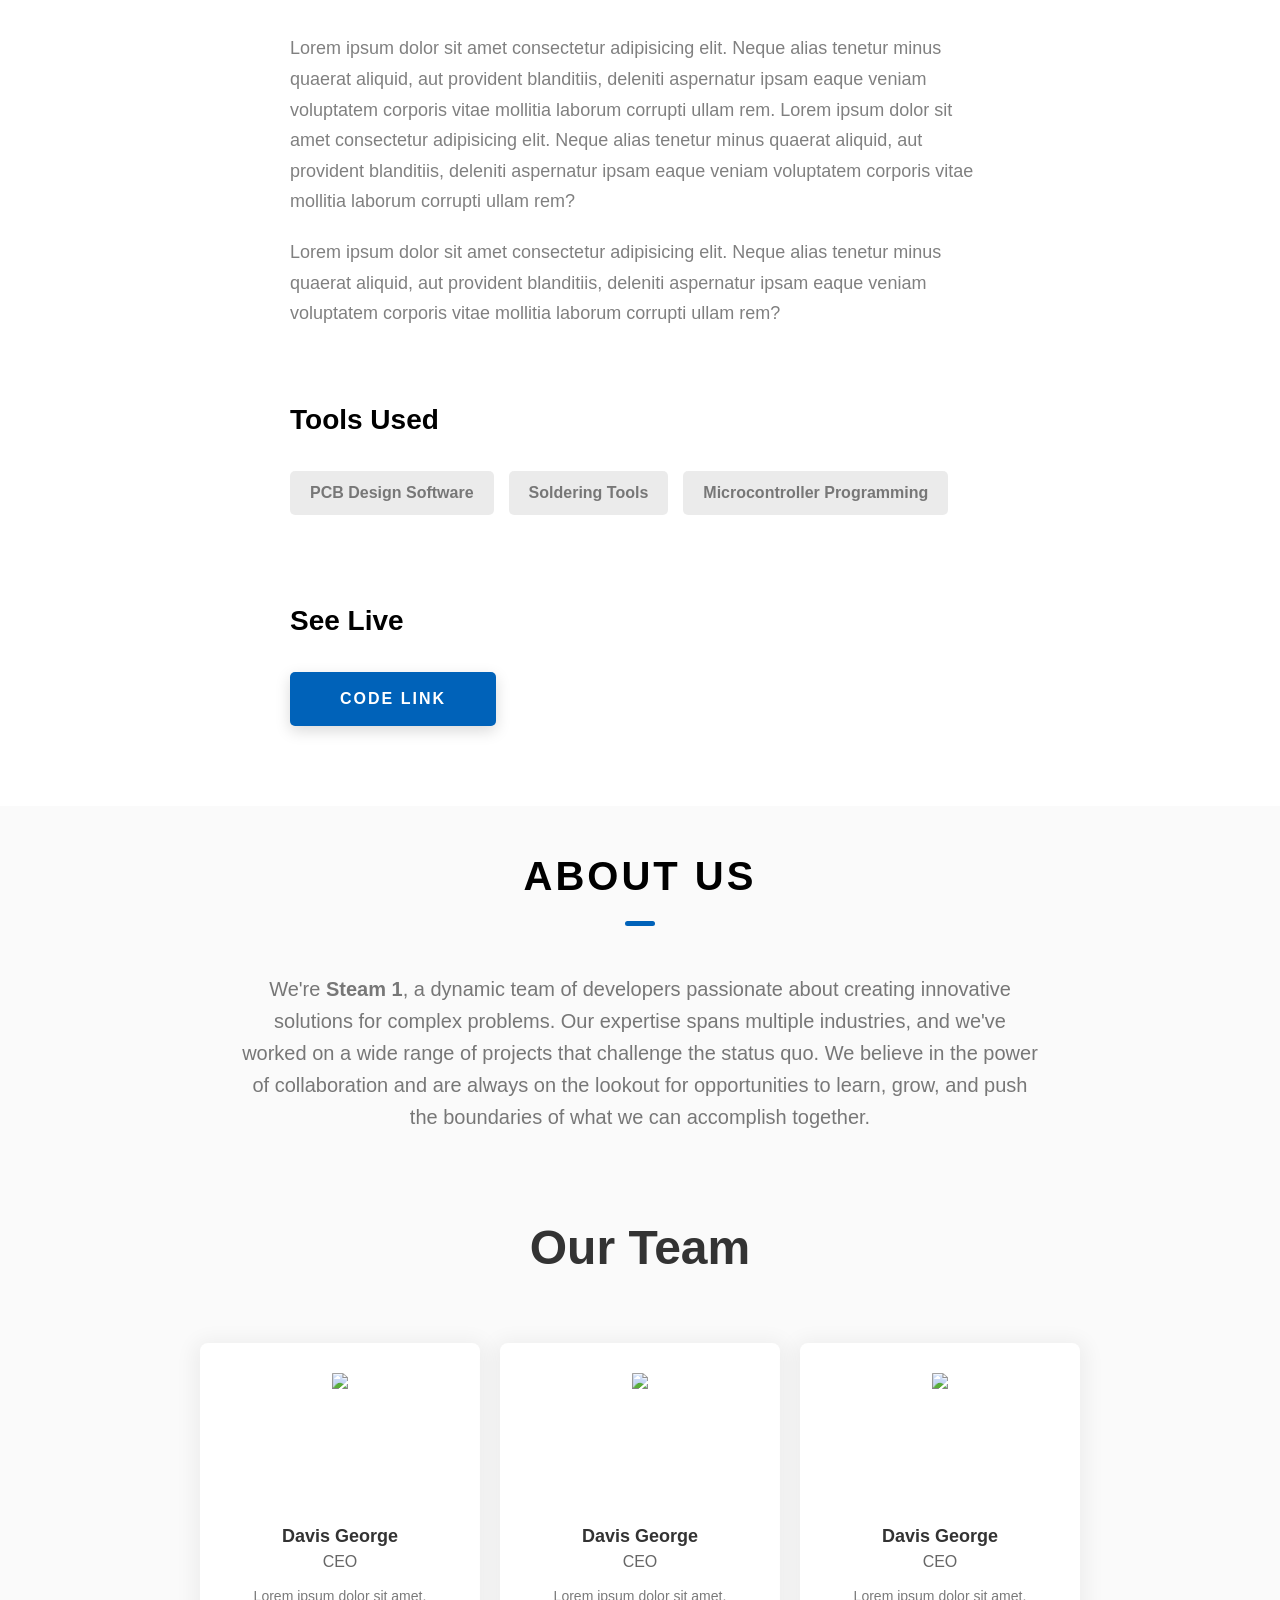
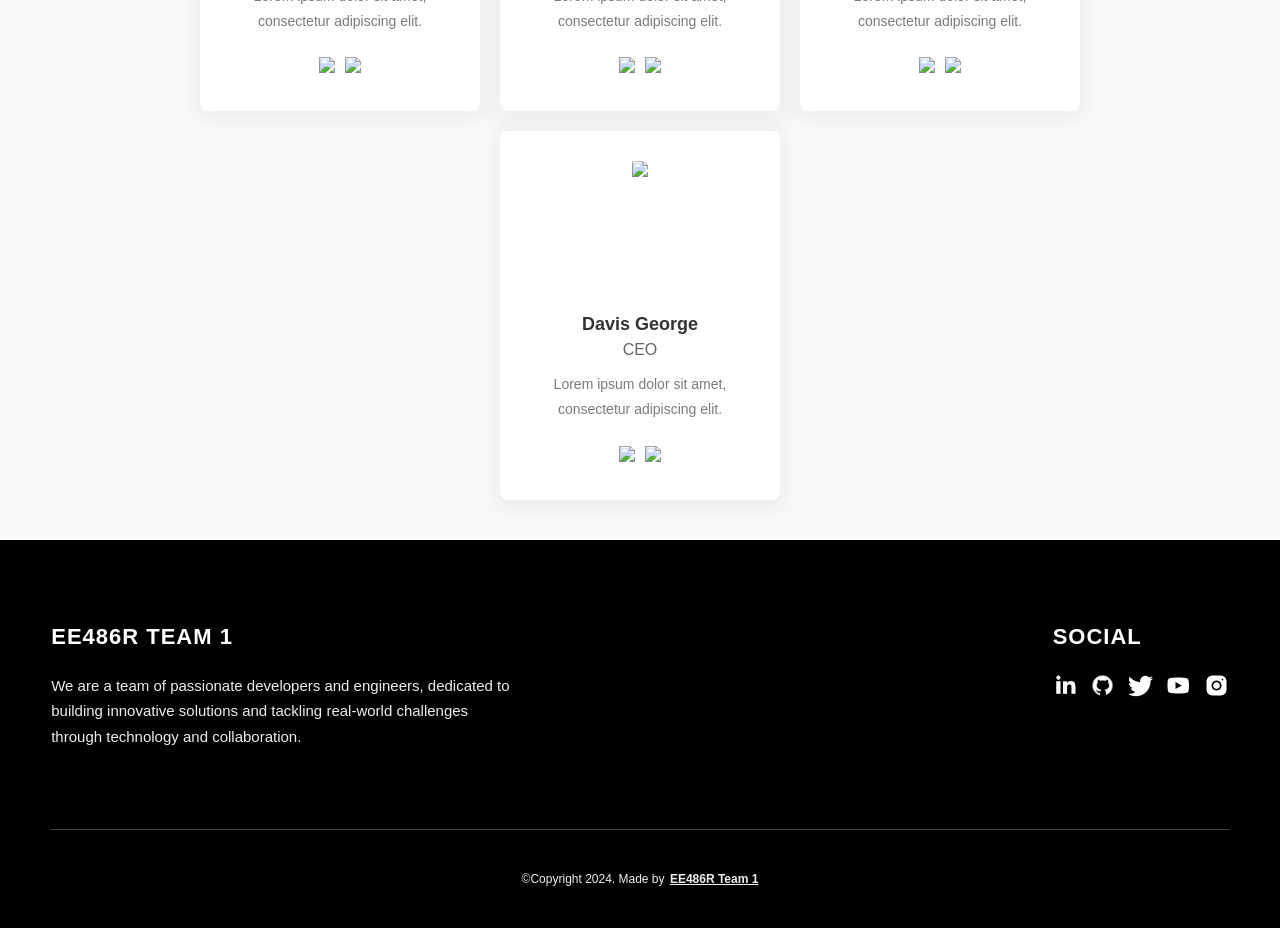
==== commit 95c4b9a3: "Edit institution and Project page" ====
--- a/index.html
+++ b/index.html
@@ -38,7 +38,7 @@
               <a href="./institution.html" class="header__link"> Institution </a>
             </li>
             <li class="header__link-wrapper">
-              <a href="./index.html#project-details" class="header__link">
+              <a href="./project-1.html" class="header__link">
                 Project
               </a>
             </li>
@@ -138,19 +138,15 @@
             <div class="project-details__tools-used">
               <h3 class="project-details__content-title">Tools Used</h3>
               <div class="skills">
-                <div class="skills__skill">Speaker</div>
-                <div class="skills__skill">Microphone</div>
-                <div class="skills__skill">HTML</div>
-                <div class="skills__skill">CSS</div>
-                <div class="skills__skill">JavaScript</div>
-              
-              
+                <div class="skills__skill">PCB Design Software</div>
+                <div class="skills__skill">Soldering Tools</div>
+                <div class="skills__skill">Microcontroller Programming</div>             
               </div>
             </div>
             <div class="project-details__links">
               <h3 class="project-details__content-title">See Live</h3>
               <a
-                href="#"
+                href="https://github.com/jinchunglee/Team1.github.io.git"
                 class="btn btn--med btn--theme project-details__links-btn"
                 target="_blank"
                 >Code Link</a
@@ -342,11 +338,9 @@
             </p>
           </div>
         </div>
-
-        <!-- If you give me some credit or shoutout here by linking to my website, then it will be a big thing for me and will help me a lot :) -->
         <div class="main-footer__lower">
           &copy;Copyright 2024. Made by
-          <a rel="noreferrer" target="_blank" href="htpps://github.com/EE486R-Team1"
+          <a rel="noreferrer" target="_blank" href="https://github.com/jinchunglee/Team1.github.io"
             >EE486R Team 1 </a
           >
         </div>
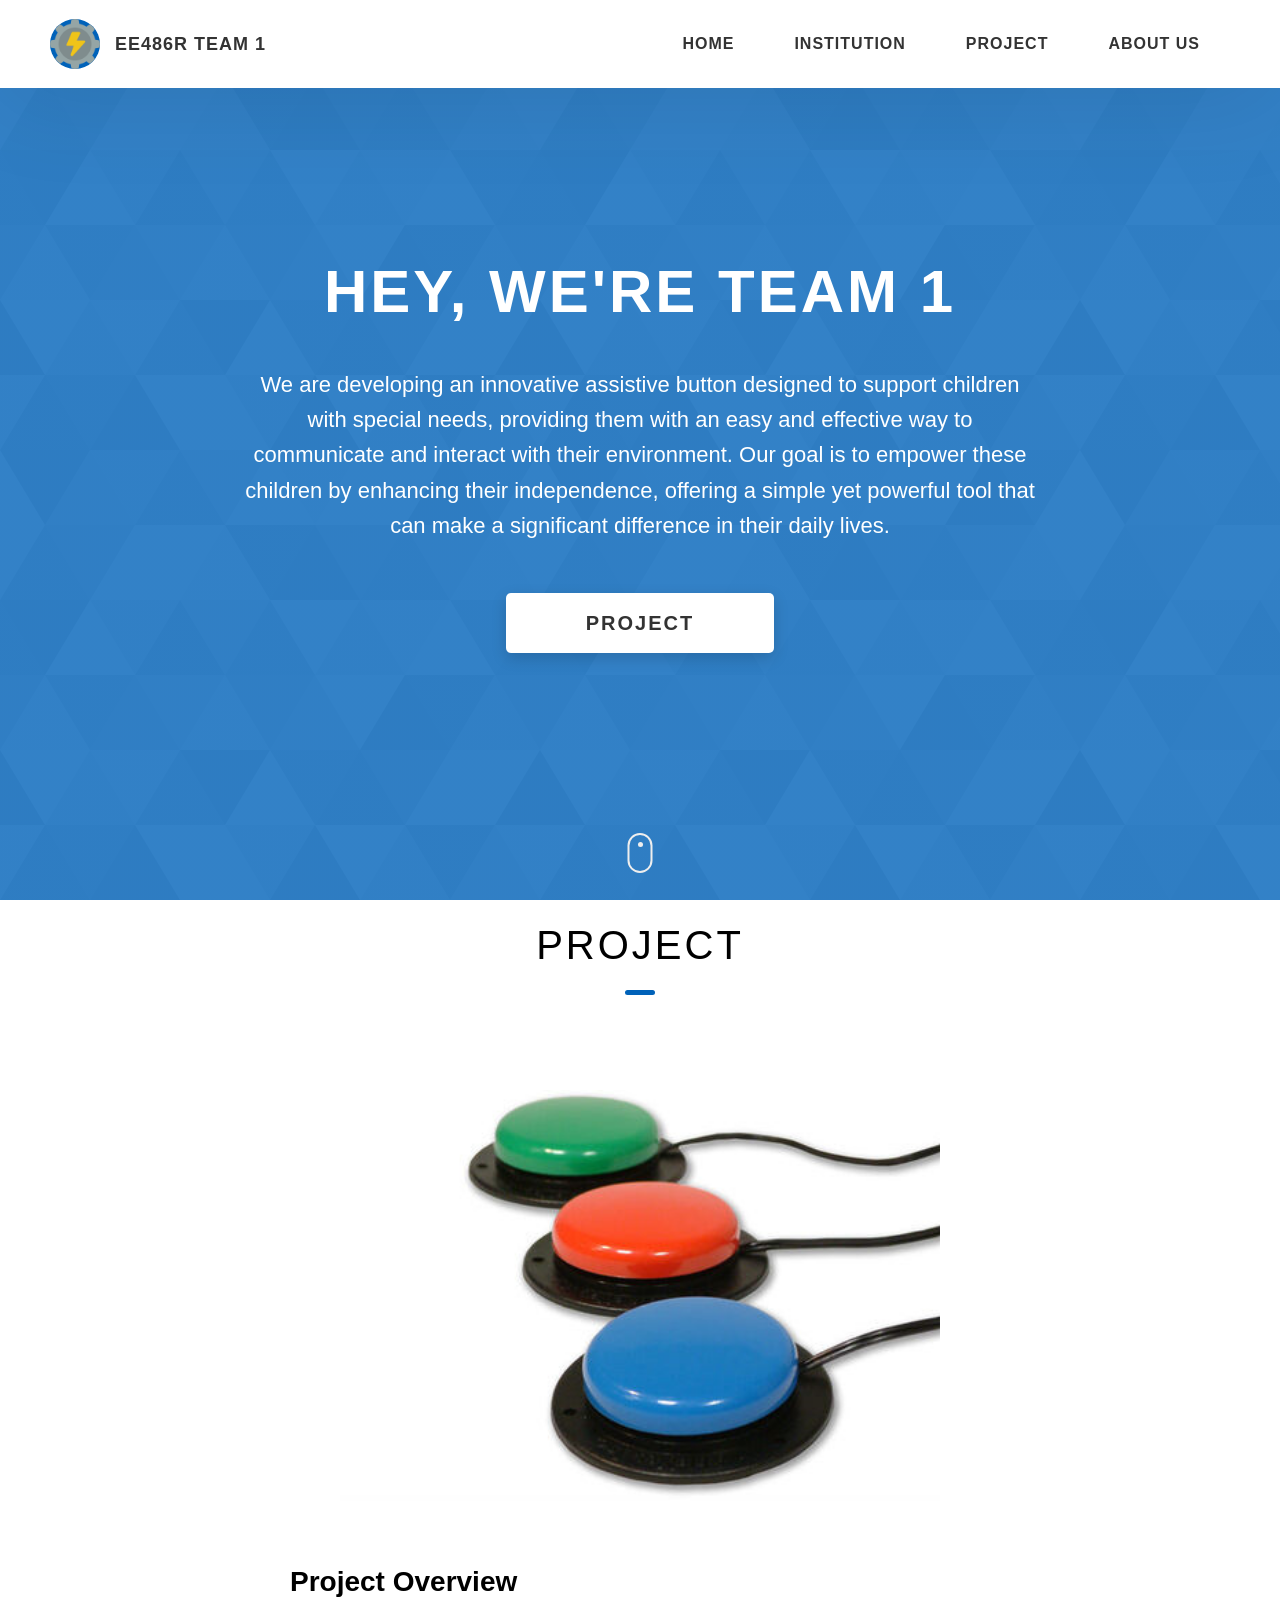
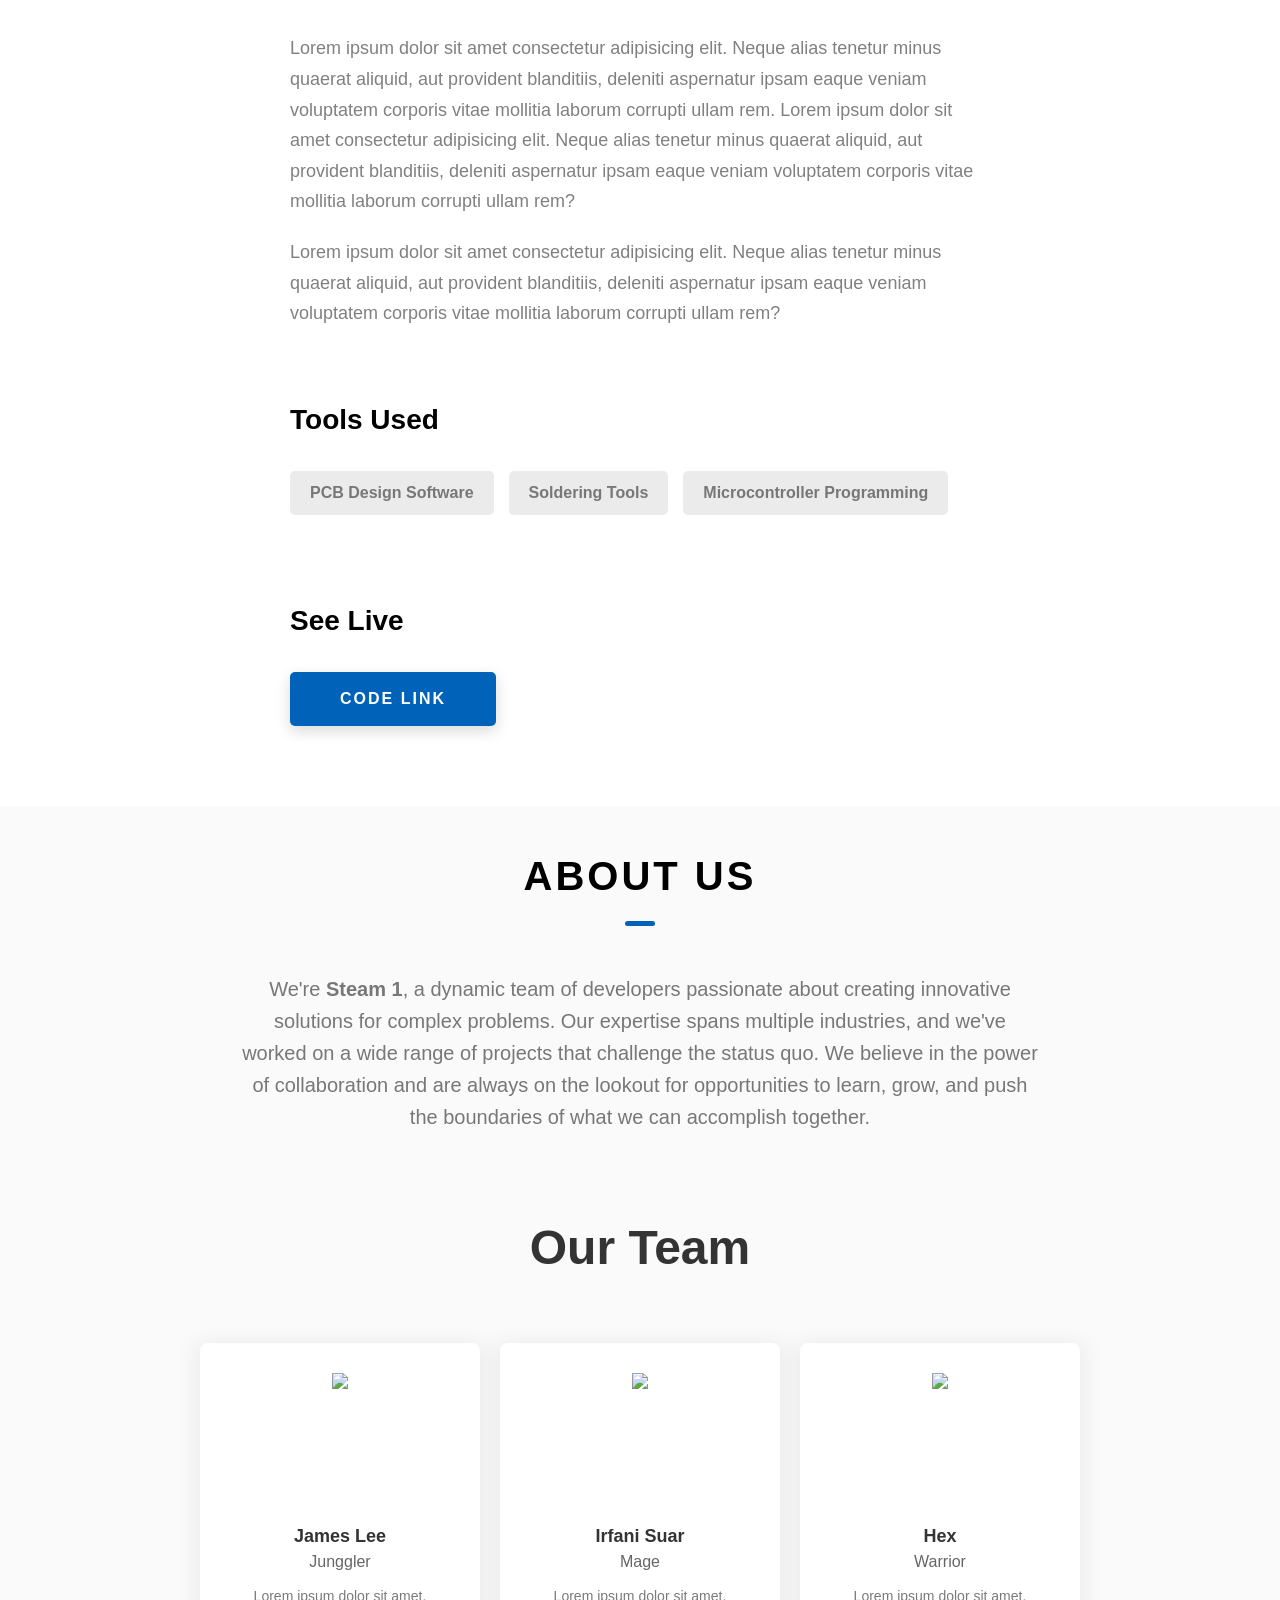
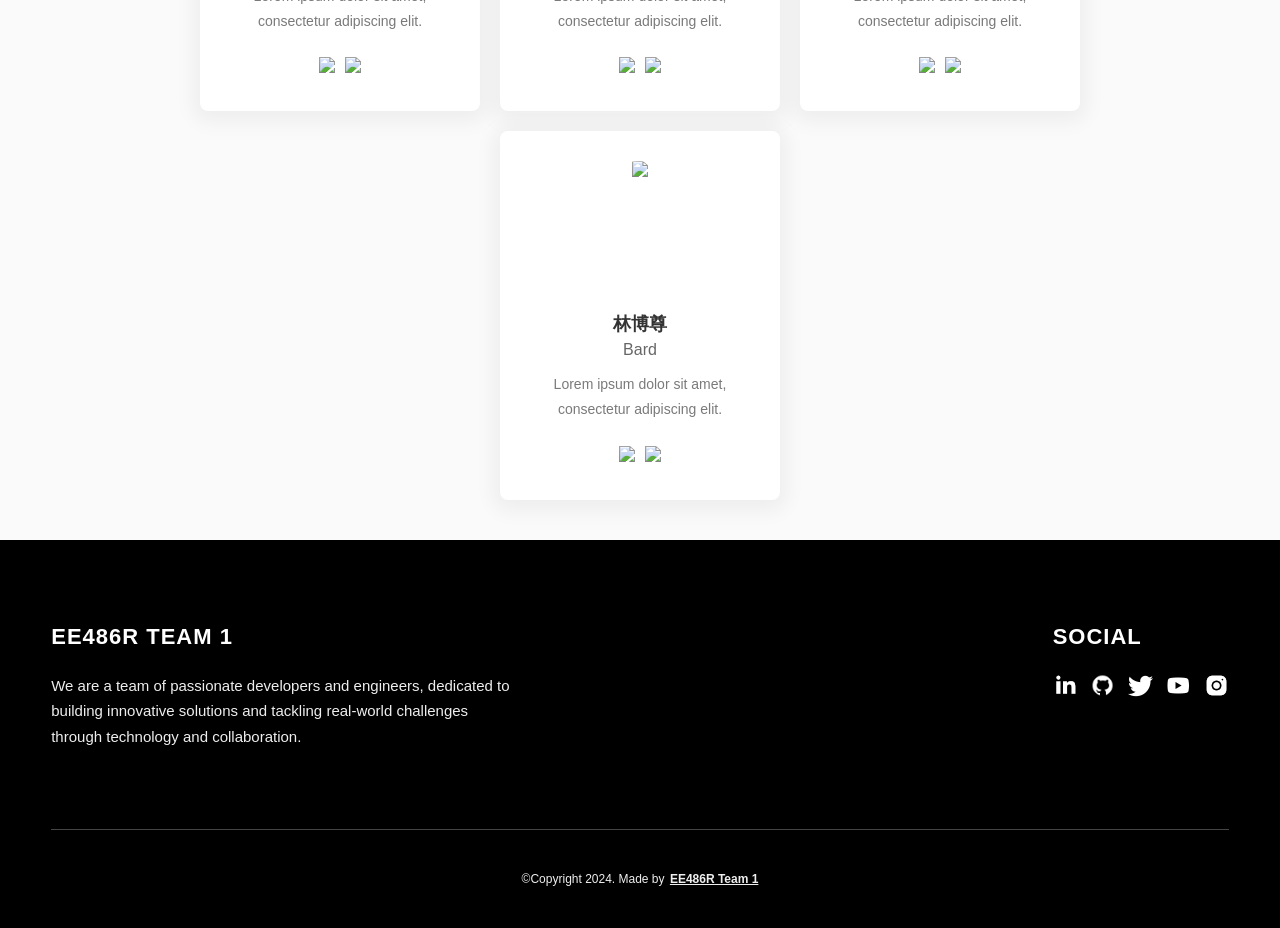
==== commit 575b9b9f: "edit description" ====
--- a/index.html
+++ b/index.html
@@ -178,13 +178,13 @@
             <div class="responsive-cell-block wk-desk-3 wk-ipadp-3 wk-tab-6 wk-mobile-12 card-container">
               <div class="card">
                 <div class="team-image-wrapper">
-                  <img class="team-member-image" src="https://workik-widget-assets.s3.amazonaws.com/widget-assets/images/expert1.png">
+                  <img class="team-member-image" src="https://workik-widget-assets.s3.amazonaws.com/widget-assets/images/expert2.png">
                 </div>
                 <p class="text-blk name">
-                  Davis George
+                  James Lee
                 </p>
                 <p class="text-blk position">
-                  CEO
+                  Junggler
                 </p>
                 <p class="text-blk feature-text">
                   Lorem ipsum dolor sit amet, consectetur adipiscing elit.
@@ -207,10 +207,10 @@
                   <img class="team-member-image" src="https://workik-widget-assets.s3.amazonaws.com/widget-assets/images/ET7.15.png">
                 </div>
                 <p class="text-blk name">
-                  Davis George
+                  Irfani Suar
                 </p>
                 <p class="text-blk position">
-                  CEO
+                  Mage
                 </p>
                 <p class="text-blk feature-text">
                   Lorem ipsum dolor sit amet, consectetur adipiscing elit.
@@ -228,13 +228,13 @@
             <div class="responsive-cell-block wk-desk-3 wk-ipadp-3 wk-tab-6 wk-mobile-12 card-container">
               <div class="card">
                 <div class="team-image-wrapper">
-                  <img class="team-member-image" src="https://workik-widget-assets.s3.amazonaws.com/widget-assets/images/expert2.png">
+                  <img class="team-member-image" src="https://workik-widget-assets.s3.amazonaws.com/widget-assets/images/aw42.png">
                 </div>
                 <p class="text-blk name">
-                  Davis George
+                  Hex
                 </p>
                 <p class="text-blk position">
-                  CEO
+                  Warrior
                 </p>
                 <p class="text-blk feature-text">
                   Lorem ipsum dolor sit amet, consectetur adipiscing elit.
@@ -255,10 +255,10 @@
                   <img class="team-member-image" src="https://workik-widget-assets.s3.amazonaws.com/widget-assets/images/ET7.14.png">
                 </div>
                 <p class="text-blk name">
-                  Davis George
+                  林博尊
                 </p>
                 <p class="text-blk position">
-                  CEO
+                  Bard
                 </p>
                 <p class="text-blk feature-text">
                   Lorem ipsum dolor sit amet, consectetur adipiscing elit.
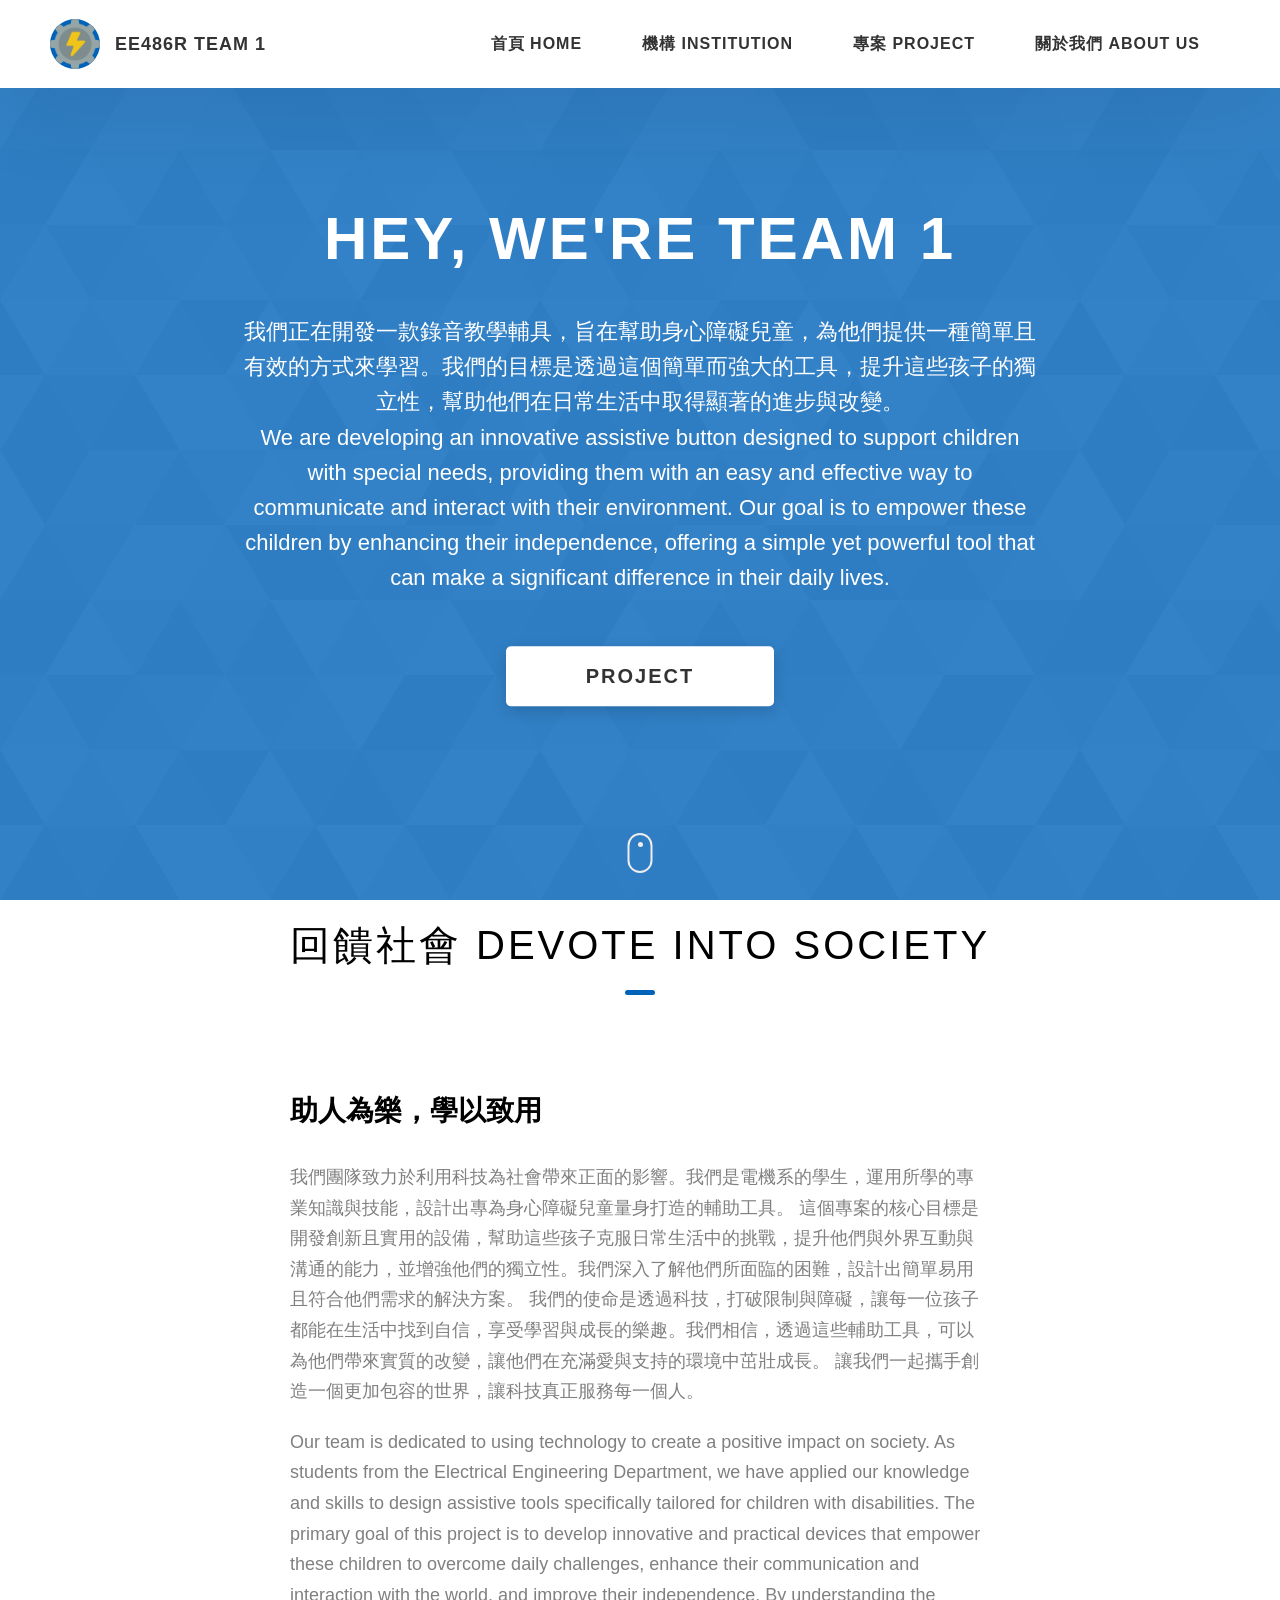
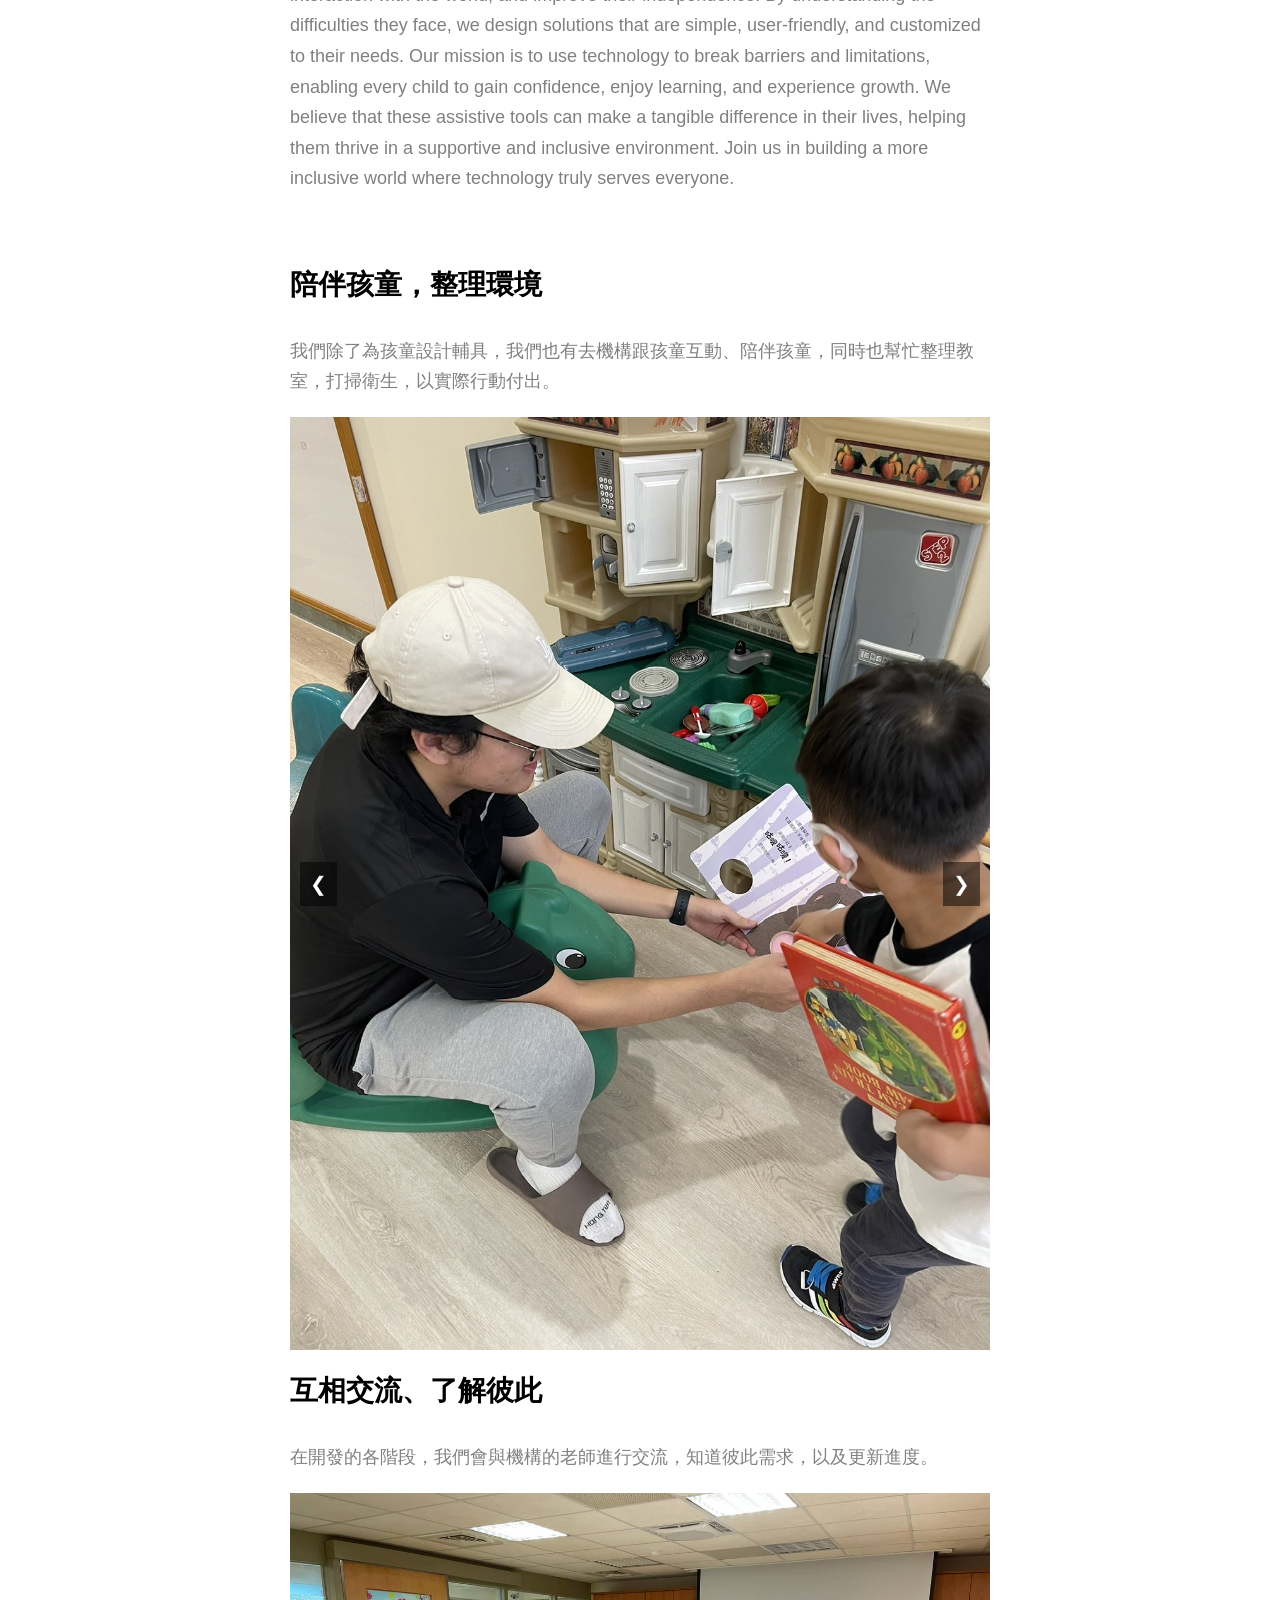
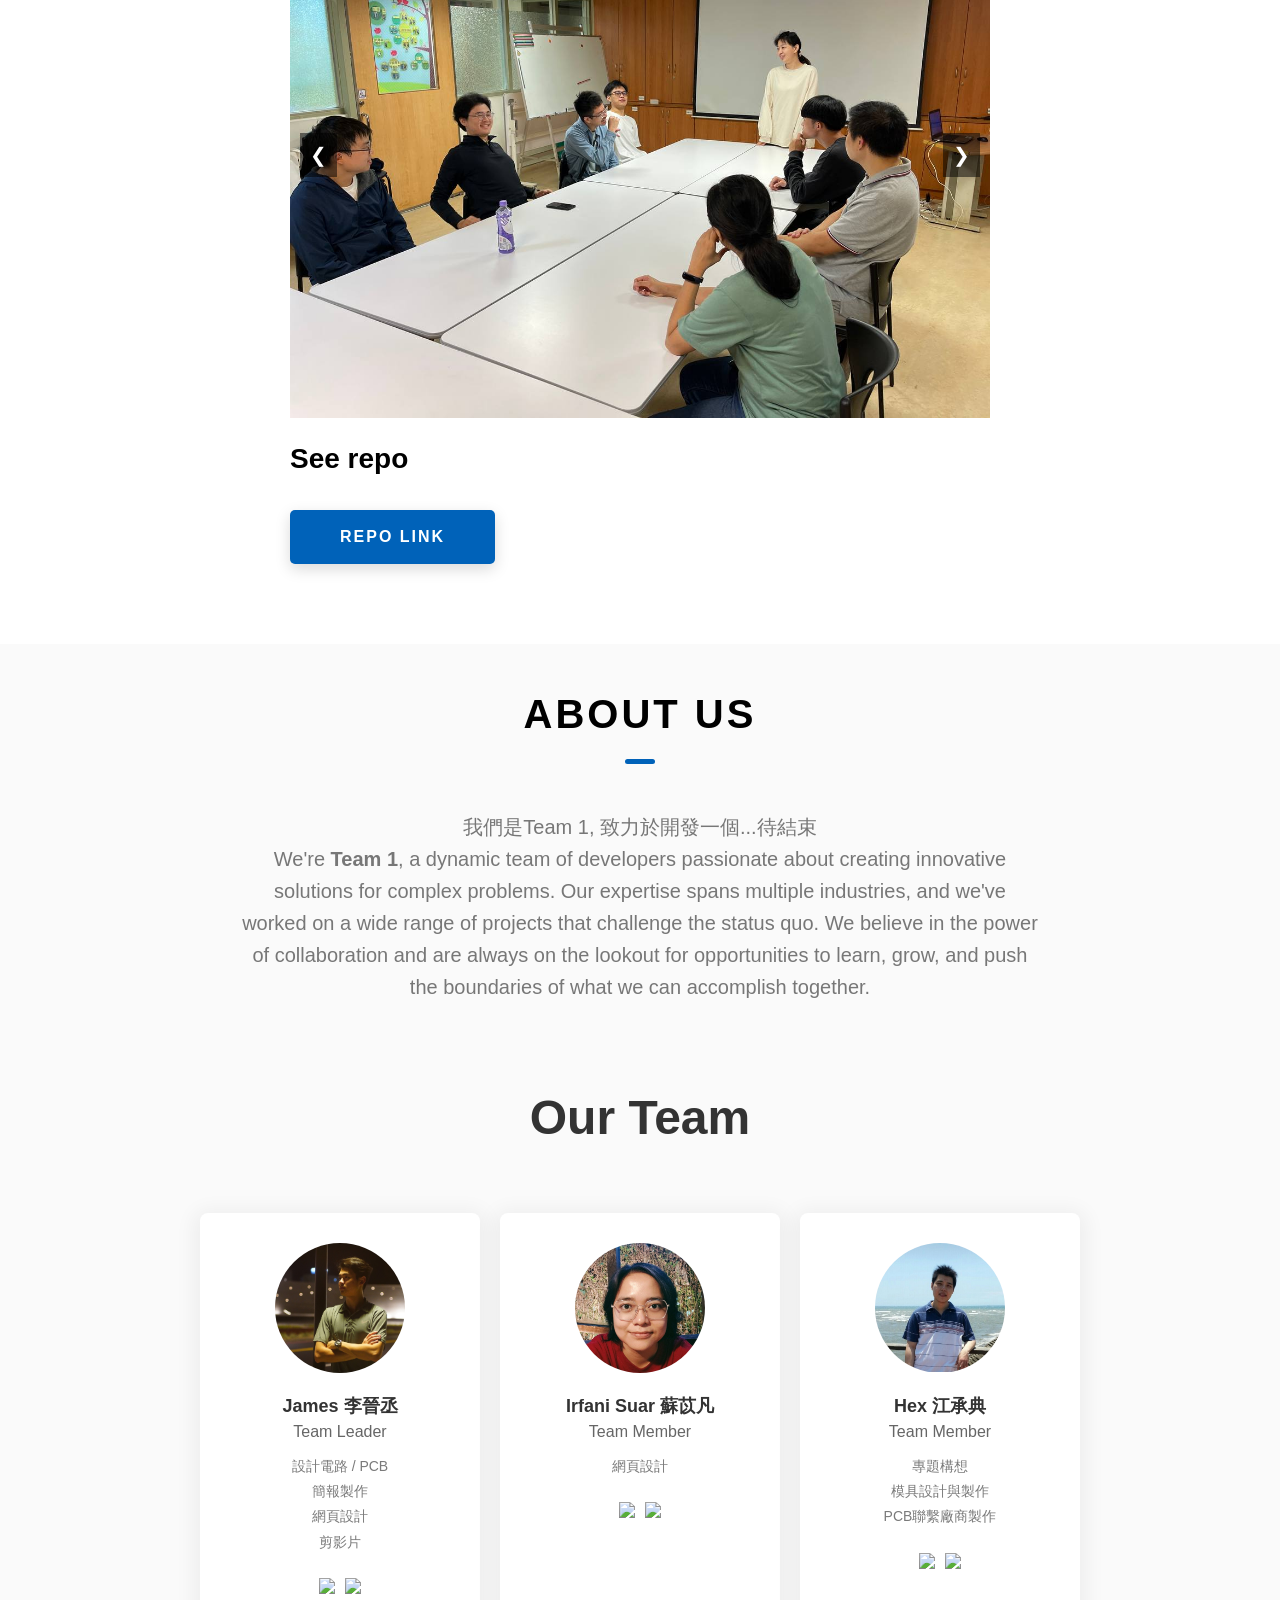
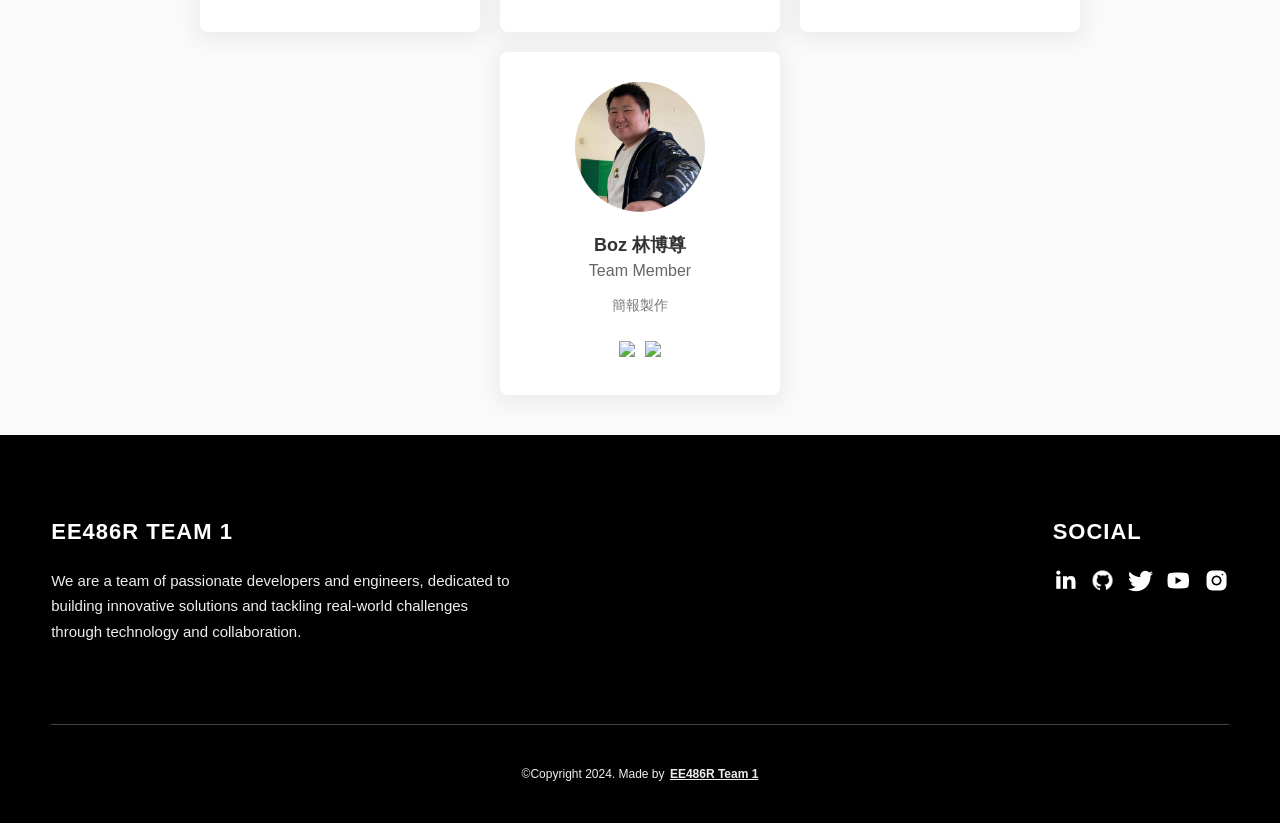
==== commit 913804a1: "this is a newest version of website" ====
--- a/index.html
+++ b/index.html
@@ -16,6 +16,7 @@
       rel="stylesheet"
     />
   </head>
+
   <body>
     <header class="header">
       <div class="header__content">
@@ -32,18 +33,18 @@
         <div class="header__main">
           <ul class="header__links">
             <li class="header__link-wrapper">
-              <a href="./index.html" class="header__link"> Home </a>
+              <a href="./index.html" class="header__link"> 首頁 Home </a>
             </li>
             <li class="header__link-wrapper">
-              <a href="./institution.html" class="header__link"> Institution </a>
+              <a href="./institution.html" class="header__link"> 機構 Institution </a>
             </li>
             <li class="header__link-wrapper">
               <a href="./project-1.html" class="header__link">
-                Project
+                專案 Project
               </a>
             </li>
             <li class="header__link-wrapper">
-              <a href="./index.html#about" class="header__link">About Us </a>
+              <a href="./index.html#about" class="header__link">關於我們 About Us </a>
             </li>
           
           </ul>
@@ -61,6 +62,8 @@
           </div>
         </div>
       </div>
+
+
       <div class="header__sm-menu">
         <div class="header__sm-menu-content">
           <ul class="header__sm-menu-links">
@@ -83,12 +86,18 @@
         </div>
       </div>
     </header>
+
+
     <section class="home-hero">
       <div class="home-hero__content">
         <h1 class="heading-primary">Hey, We're Team 1</h1>
         <div class="home-hero__info">
+          
           <p class="text-primary">
-            We are developing an innovative assistive button designed to support children with special needs, providing them with an easy and effective way to communicate and interact with their environment. Our goal is to empower these children by enhancing their independence, offering a simple yet powerful tool that can make a significant difference in their daily lives.
+          我們正在開發一款錄音教學輔具，旨在幫助身心障礙兒童，為他們提供一種簡單且有效的方式來學習。我們的目標是透過這個簡單而強大的工具，提升這些孩子的獨立性，幫助他們在日常生活中取得顯著的進步與改變。
+          </p>
+          <p class="text-primary">
+          We are developing an innovative assistive button designed to support children with special needs, providing them with an easy and effective way to communicate and interact with their environment. Our goal is to empower these children by enhancing their independence, offering a simple yet powerful tool that can make a significant difference in their daily lives.
           </p>
         </div>
         <div class="home-hero__cta">
@@ -103,53 +112,80 @@
 
     <br><!-- project -->
     <section id="project-details"  class="project-details">
-      <span class="heading-sec__main">Project</span>
+      <span class="heading-sec__main">回饋社會 Devote into society</span>
       
       <div class="main-container">
         <div class="project-details__content">
-          <div class="project-details__showcase-img-cont">
-            <img
-              src="./assets/png/switch.png"
-              alt="Project Image"
-              class="project-details__showcase-img"
-                style="width: 600px; height: auto; display: block; margin: 0 auto;"
-            />
-          </div>
           <div class="project-details__content-main">
             <div class="project-details__desc">
-              <h3 class="project-details__content-title">Project Overview</h3>
+              <h3 class="project-details__content-title">助人為樂，學以致用</h3>
               <p class="project-details__desc-para">
-                Lorem ipsum dolor sit amet consectetur adipisicing elit. Neque
-                alias tenetur minus quaerat aliquid, aut provident blanditiis,
-                deleniti aspernatur ipsam eaque veniam voluptatem corporis vitae
-                mollitia laborum corrupti ullam rem. Lorem ipsum dolor sit amet
-                consectetur adipisicing elit. Neque alias tenetur minus quaerat
-                aliquid, aut provident blanditiis, deleniti aspernatur ipsam
-                eaque veniam voluptatem corporis vitae mollitia laborum corrupti
-                ullam rem?
+                我們團隊致力於利用科技為社會帶來正面的影響。我們是電機系的學生，運用所學的專業知識與技能，設計出專為身心障礙兒童量身打造的輔助工具。
+
+                這個專案的核心目標是開發創新且實用的設備，幫助這些孩子克服日常生活中的挑戰，提升他們與外界互動與溝通的能力，並增強他們的獨立性。我們深入了解他們所面臨的困難，設計出簡單易用且符合他們需求的解決方案。
+
+                我們的使命是透過科技，打破限制與障礙，讓每一位孩子都能在生活中找到自信，享受學習與成長的樂趣。我們相信，透過這些輔助工具，可以為他們帶來實質的改變，讓他們在充滿愛與支持的環境中茁壯成長。
+
+                讓我們一起攜手創造一個更加包容的世界，讓科技真正服務每一個人。
               </p>
               <p class="project-details__desc-para">
-                Lorem ipsum dolor sit amet consectetur adipisicing elit. Neque
-                alias tenetur minus quaerat aliquid, aut provident blanditiis,
-                deleniti aspernatur ipsam eaque veniam voluptatem corporis vitae
-                mollitia laborum corrupti ullam rem?
+                Our team is dedicated to using technology to create a positive impact on society. As students from the Electrical Engineering Department, we have applied our knowledge and skills to design assistive tools specifically tailored for children with disabilities.
+
+                The primary goal of this project is to develop innovative and practical devices that empower these children to overcome daily challenges, enhance their communication and interaction with the world, and improve their independence. By understanding the difficulties they face, we design solutions that are simple, user-friendly, and customized to their needs.
+
+                Our mission is to use technology to break barriers and limitations, enabling every child to gain confidence, enjoy learning, and experience growth. We believe that these assistive tools can make a tangible difference in their lives, helping them thrive in a supportive and inclusive environment.
+
+                Join us in building a more inclusive world where technology truly serves everyone.
               </p>
             </div>
-            <div class="project-details__tools-used">
-              <h3 class="project-details__content-title">Tools Used</h3>
-              <div class="skills">
-                <div class="skills__skill">PCB Design Software</div>
-                <div class="skills__skill">Soldering Tools</div>
-                <div class="skills__skill">Microcontroller Programming</div>             
-              </div>
-            </div>
+            
+            <h3 class="project-details__content-title">陪伴孩童，整理環境</h3>
+              <p class="project-details__desc-para">
+                我們除了為孩童設計輔具，我們也有去機構跟孩童互動、陪伴孩童，同時也幫忙整理教室，打掃衛生，以實際行動付出。
+              </p>
+              <!-- 圖集 1 -->
+              <div class="carousel" id="carousel-1">
+                <button class="carousel-btn left-btn" onclick="moveSlide('carousel-1', -1)">&#10094;</button>
+                <div class="carousel-slides">
+                  <img src="assets\png\pic5.png" class="carousel-image" alt="陪伴孩童活動 1">
+                  <img src="assets\jpeg\pic3.jpg" class="carousel-image" alt="陪伴孩童活動 2">
+                  <img src="assets\png\pic7.png" class="carousel-image" alt="陪伴孩童活動 3">
+                  <img src="assets\png\pic8.png" class="carousel-image" alt="陪伴孩童活動 4">
+                  <img src="assets\png\pic9.png" class="carousel-image" alt="陪伴孩童活動 5">
+                  <img src="assets\png\pic10.png" class="carousel-image" alt="陪伴孩童活動 6">
+                </div>
+                <button class="carousel-btn right-btn" onclick="moveSlide('carousel-1', 1)">&#10095;</button>
+              </div>
+              
+              
+              
+
+
+              <h3 class="project-details__content-title">互相交流、了解彼此</h3>
+              <p class="project-details__desc-para">
+                在開發的各階段，我們會與機構的老師進行交流，知道彼此需求，以及更新進度。
+              </p>
+              <!-- 圖集 2 -->
+              <div class="carousel" id="carousel-2">
+                <button class="carousel-btn left-btn" onclick="moveSlide('carousel-2', -1)">&#10094;</button>
+                <div class="carousel-slides">
+                  <img src="assets\png\pic11.png" class="carousel-image" alt="討論 1">
+                  <img src="assets\png\pic12.png" class="carousel-image" alt="討論 2">
+                  <img src="assets\png\pic13.png" class="carousel-image" alt="討論 3">
+                  <img src="assets\png\pic14.png" class="carousel-image" alt="討論 4">
+                  
+                </div>
+                <button class="carousel-btn right-btn" onclick="moveSlide('carousel-2', 1)">&#10095;</button>
+              </div>
+              
+
             <div class="project-details__links">
-              <h3 class="project-details__content-title">See Live</h3>
+              <h3 class="project-details__content-title">See repo</h3>
               <a
                 href="https://github.com/jinchunglee/Team1.github.io.git"
                 class="btn btn--med btn--theme project-details__links-btn"
                 target="_blank"
-                >Code Link</a
+                >repo Link</a>
             </div>
           </div>
         </div>
@@ -163,8 +199,12 @@
         <h2 class="heading heading-sec heading-sec__mb-med">
           <span class="heading-sec__main">About Us</span>
           <span class="heading-sec__sub">
+            
             <br>
-            We're <strong>Steam 1</strong>, a dynamic team of developers passionate about creating innovative solutions for complex problems. 
+            我們是Team 1, 致力於開發一個...待結束
+
+            <br>
+            We're <strong>Team 1</strong>, a dynamic team of developers passionate about creating innovative solutions for complex problems. 
             Our expertise spans multiple industries, and we've worked on a wide range of projects that challenge the status quo. 
             We believe in the power of collaboration and are always on the lookout for opportunities to learn, grow, and push the boundaries of what we can accomplish together.
           </span>
@@ -178,16 +218,24 @@
             <div class="responsive-cell-block wk-desk-3 wk-ipadp-3 wk-tab-6 wk-mobile-12 card-container">
               <div class="card">
                 <div class="team-image-wrapper">
-                  <img class="team-member-image" src="https://workik-widget-assets.s3.amazonaws.com/widget-assets/images/expert2.png">
+                  <img class="team-member-image" src="assets\png\James.png">
                 </div>
                 <p class="text-blk name">
-                  James Lee
+                  James 李晉丞
                 </p>
                 <p class="text-blk position">
-                  Junggler
+                  Team Leader
                 </p>
                 <p class="text-blk feature-text">
-                  Lorem ipsum dolor sit amet, consectetur adipiscing elit.
+                  
+                  
+                  設計電路 / PCB <br>
+      
+                  簡報製作 <br>
+
+                  網頁設計 <br>
+
+                  剪影片<br>
                 </p>
                 <div class="social-icons">
                   <a href="https://www.twitter.com" target="_blank">
@@ -204,16 +252,21 @@
             <div class="responsive-cell-block wk-desk-3 wk-ipadp-3 wk-tab-6 wk-mobile-12 card-container">
               <div class="card">
                 <div class="team-image-wrapper">
-                  <img class="team-member-image" src="https://workik-widget-assets.s3.amazonaws.com/widget-assets/images/ET7.15.png">
+                  <img class="team-member-image" src="assets\png\Suar.png">
                 </div>
                 <p class="text-blk name">
-                  Irfani Suar
+                  Irfani Suar 蘇苡凡
                 </p>
                 <p class="text-blk position">
-                  Mage
+                  Team Member
                 </p>
                 <p class="text-blk feature-text">
-                  Lorem ipsum dolor sit amet, consectetur adipiscing elit.
+                  
+
+                  網頁設計 <br>
+
+                  
+
                 </p>
                 <div class="social-icons">
                   <a href="https://www.twitter.com" target="_blank">
@@ -225,19 +278,25 @@
                 </div>
               </div>
             </div>
+
+
+
             <div class="responsive-cell-block wk-desk-3 wk-ipadp-3 wk-tab-6 wk-mobile-12 card-container">
               <div class="card">
                 <div class="team-image-wrapper">
-                  <img class="team-member-image" src="https://workik-widget-assets.s3.amazonaws.com/widget-assets/images/aw42.png">
+                  <img class="team-member-image" src="assets\png\hex.png">
                 </div>
                 <p class="text-blk name">
-                  Hex
+                  Hex 江承典
                 </p>
                 <p class="text-blk position">
-                  Warrior
+                  Team Member
                 </p>
                 <p class="text-blk feature-text">
-                  Lorem ipsum dolor sit amet, consectetur adipiscing elit.
+                  專題構想<br>
+                  模具設計與製作<br>
+                  PCB聯繫廠商製作<br>
+
                 </p>
                 <div class="social-icons">
                   <a href="https://www.twitter.com" target="_blank">
@@ -249,19 +308,22 @@
                 </div>
               </div>
             </div>
+
+
             <div class="responsive-cell-block wk-desk-3 wk-ipadp-3 wk-tab-6 wk-mobile-12 card-container">
               <div class="card">
                 <div class="team-image-wrapper">
-                  <img class="team-member-image" src="https://workik-widget-assets.s3.amazonaws.com/widget-assets/images/ET7.14.png">
+                  <img class="team-member-image" src="assets\png\boz.png">
                 </div>
                 <p class="text-blk name">
-                  林博尊
+                  Boz 林博尊 
                 </p>
                 <p class="text-blk position">
-                  Bard
+                  Team Member
                 </p>
                 <p class="text-blk feature-text">
-                  Lorem ipsum dolor sit amet, consectetur adipiscing elit.
+                  簡報製作
+
                 </p>
                 <div class="social-icons">
                   <a href="https://www.twitter.com" target="_blank">
@@ -350,3 +412,38 @@
     <script src="./index.js"></script>
   </body>
 </html>
+
+
+<script>
+const carouselStates = {};
+
+// 初始化每個圖集的狀態
+document.querySelectorAll('.carousel').forEach((carousel) => {
+  const id = carousel.id;
+  const images = carousel.querySelectorAll('.carousel-image');
+  carouselStates[id] = {
+    currentSlide: 0,
+    totalSlides: images.length,
+  };
+});
+
+function moveSlide(carouselId, direction) {
+  const carousel = document.getElementById(carouselId);
+  const slides = carousel.querySelector('.carousel-slides');
+  const state = carouselStates[carouselId];
+
+  // 更新當前的 slide 索引
+  state.currentSlide += direction;
+
+  // 循環切換
+  if (state.currentSlide >= state.totalSlides) {
+    state.currentSlide = 0;
+  } else if (state.currentSlide < 0) {
+    state.currentSlide = state.totalSlides - 1;
+  }
+
+  // 移動到相應的圖片
+  slides.style.transform = `translateX(-${state.currentSlide * 100}%)`;
+}
+
+</script>
--- a/css/style.css
+++ b/css/style.css
@@ -813,6 +813,57 @@
 
 
 
+/* 圖集容器樣式 */
+/* 圖集容器樣式 */
+.carousel {
+  position: relative;
+  max-width: 100%; /* 父容器最大寬度 */
+  margin: 20px auto;
+  overflow: hidden; /* 隱藏超出範圍的內容 */
+  background-color: #f0f0f0; /* 背景色，讓效果更美觀 */
+}
+
+/* 圖片顯示區域 */
+.carousel-slides {
+  display: flex; /* 讓圖片橫向排列 */
+  transition: transform 0.5s ease-in-out; /* 平滑過渡效果 */
+}
+
+/* 每張圖片的樣式 */
+.carousel-image {
+  width: 100%; /* 圖片自動填滿父容器寬度 */
+  height: auto; /* 高度自動根據圖片比例調整 */
+  object-fit: contain; /* 確保圖片不變形，保持完整 */
+  flex-shrink: 0; /* 保證每張圖片的寬度一致 */
+}
+
+/* 左右按鈕樣式 */
+.carousel-btn {
+  position: absolute;
+  top: 50%;
+  transform: translateY(-50%);
+  background-color: rgba(0, 0, 0, 0.5);
+  color: white;
+  border: none;
+  padding: 10px;
+  cursor: pointer;
+  font-size: 20px;
+  z-index: 1;
+}
+
+.left-btn {
+  left: 10px;
+}
+
+.right-btn {
+  right: 10px;
+}
+
+.carousel-btn:hover {
+  background-color: rgba(0, 0, 0, 0.8);
+}
+
+
     
 @keyframes wheel {
   to {
@@ -823,3 +874,5 @@
   to {
     opacity: 0;
     top: 27px; } }
+
+
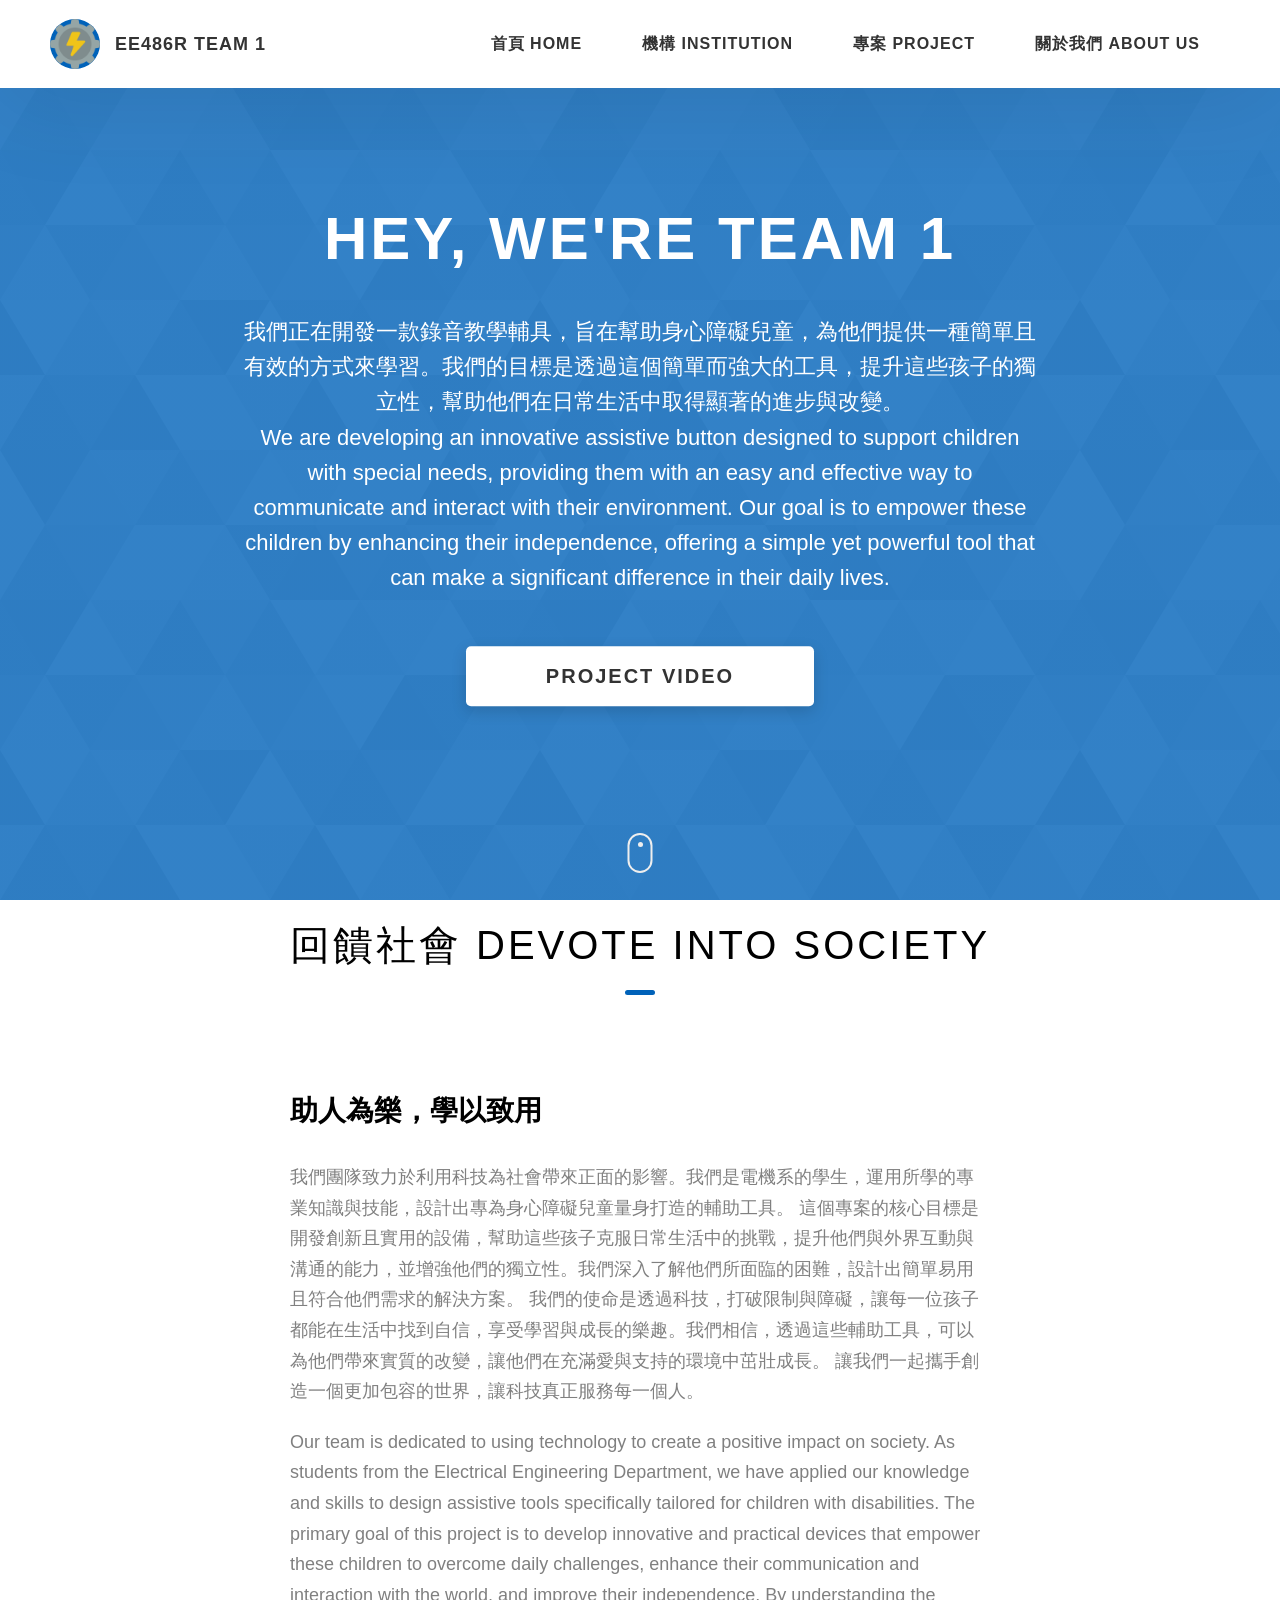
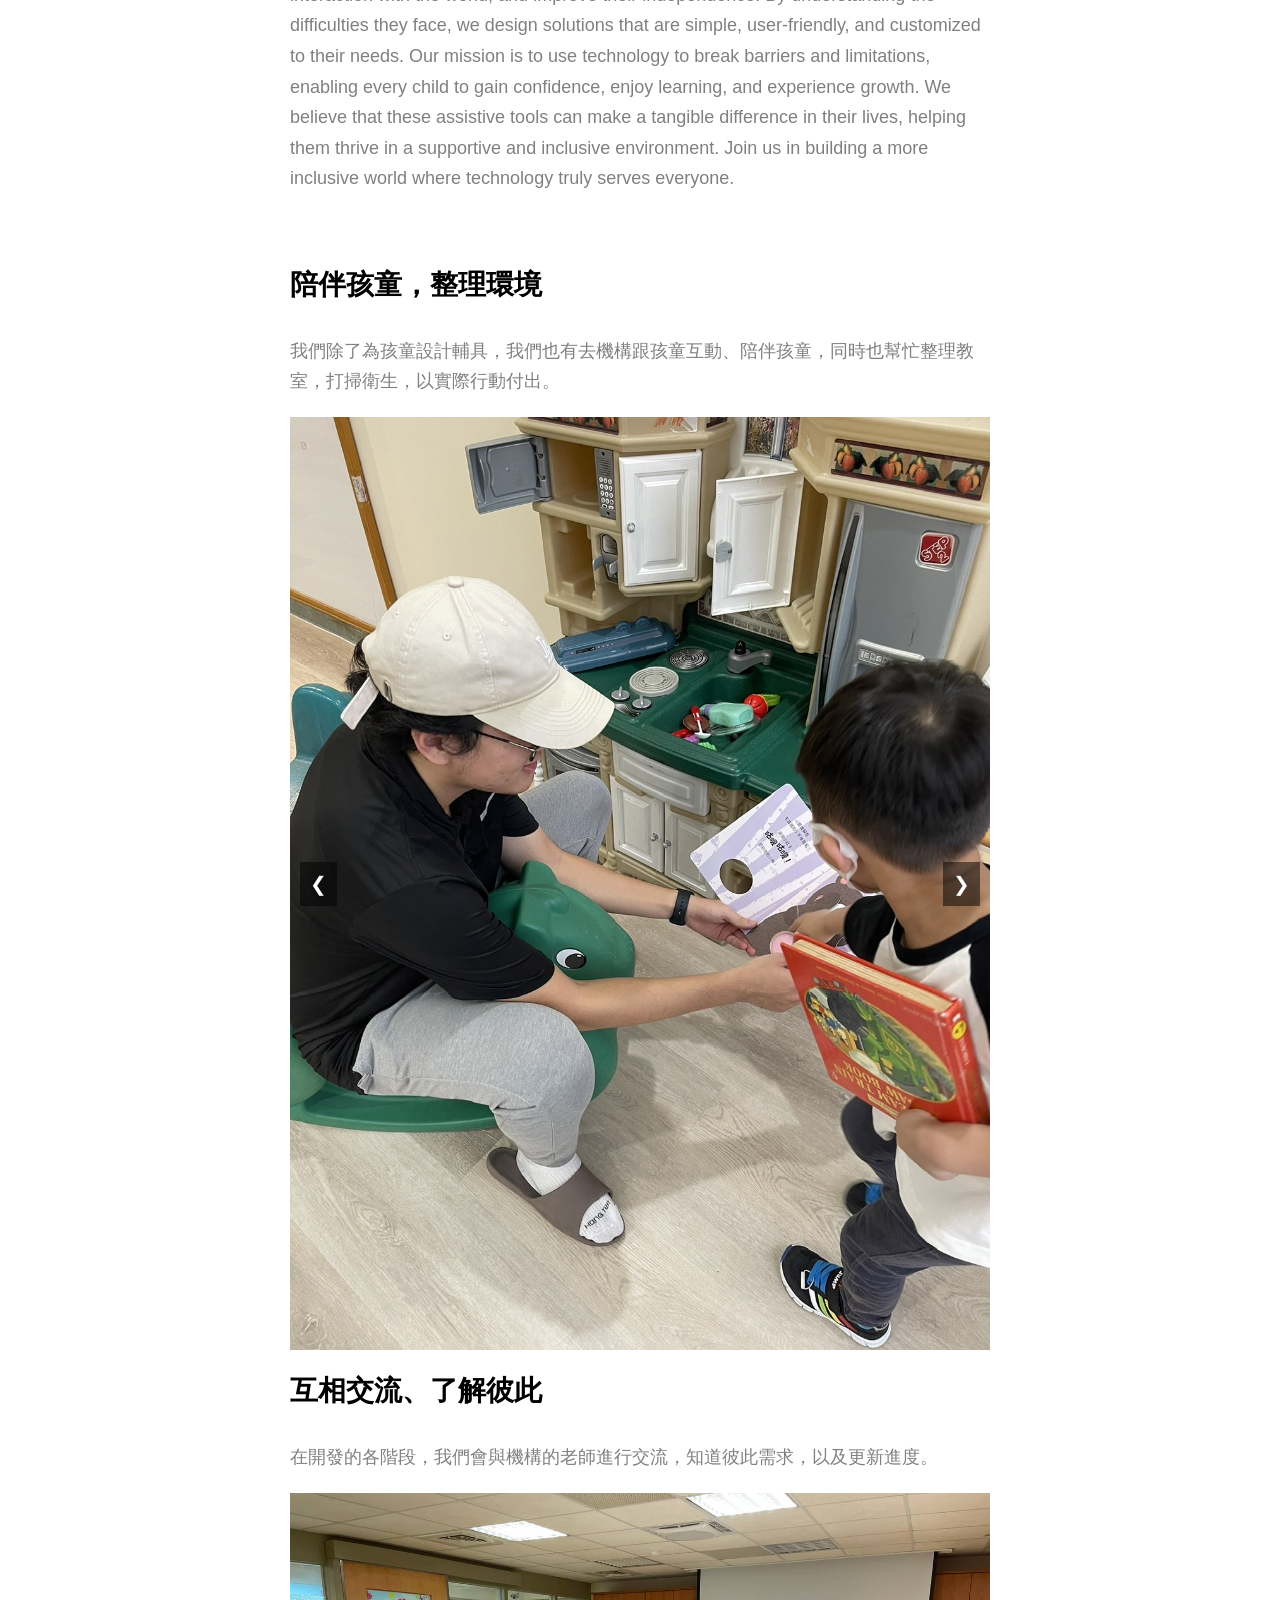
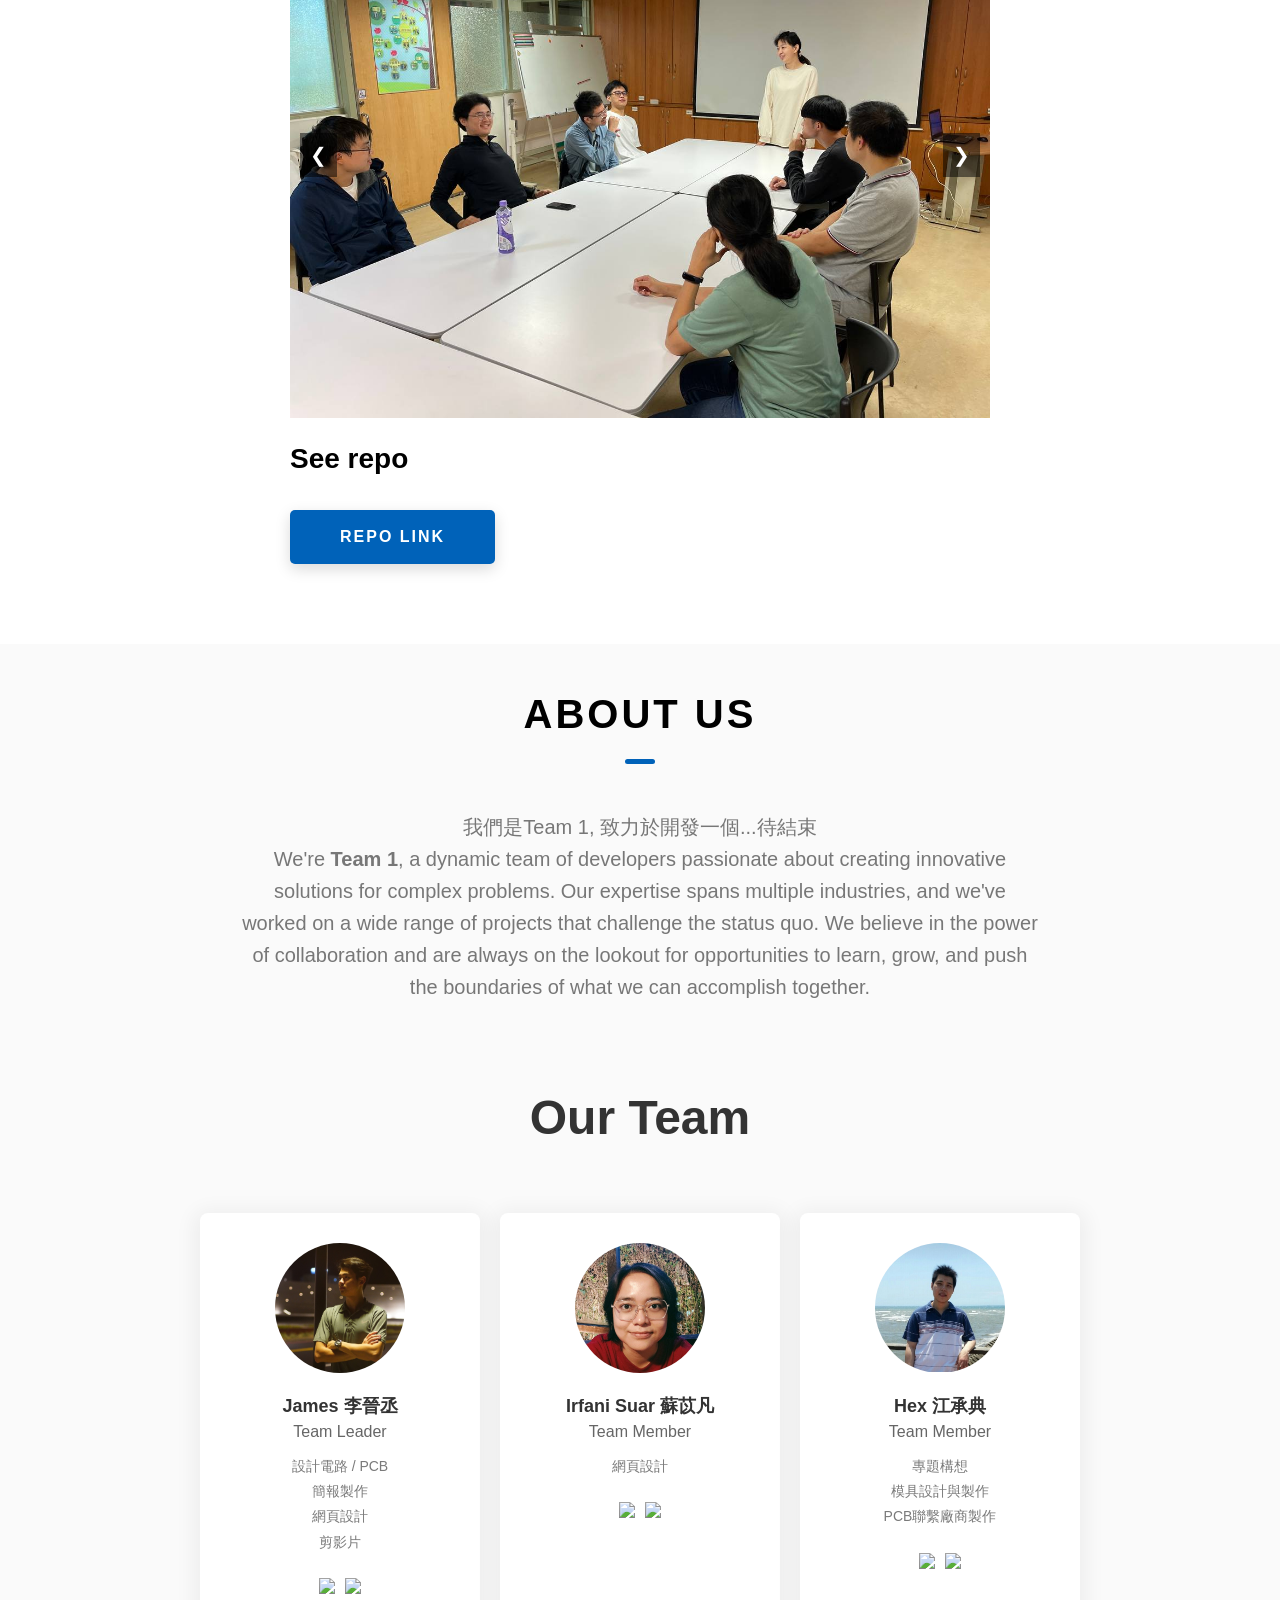
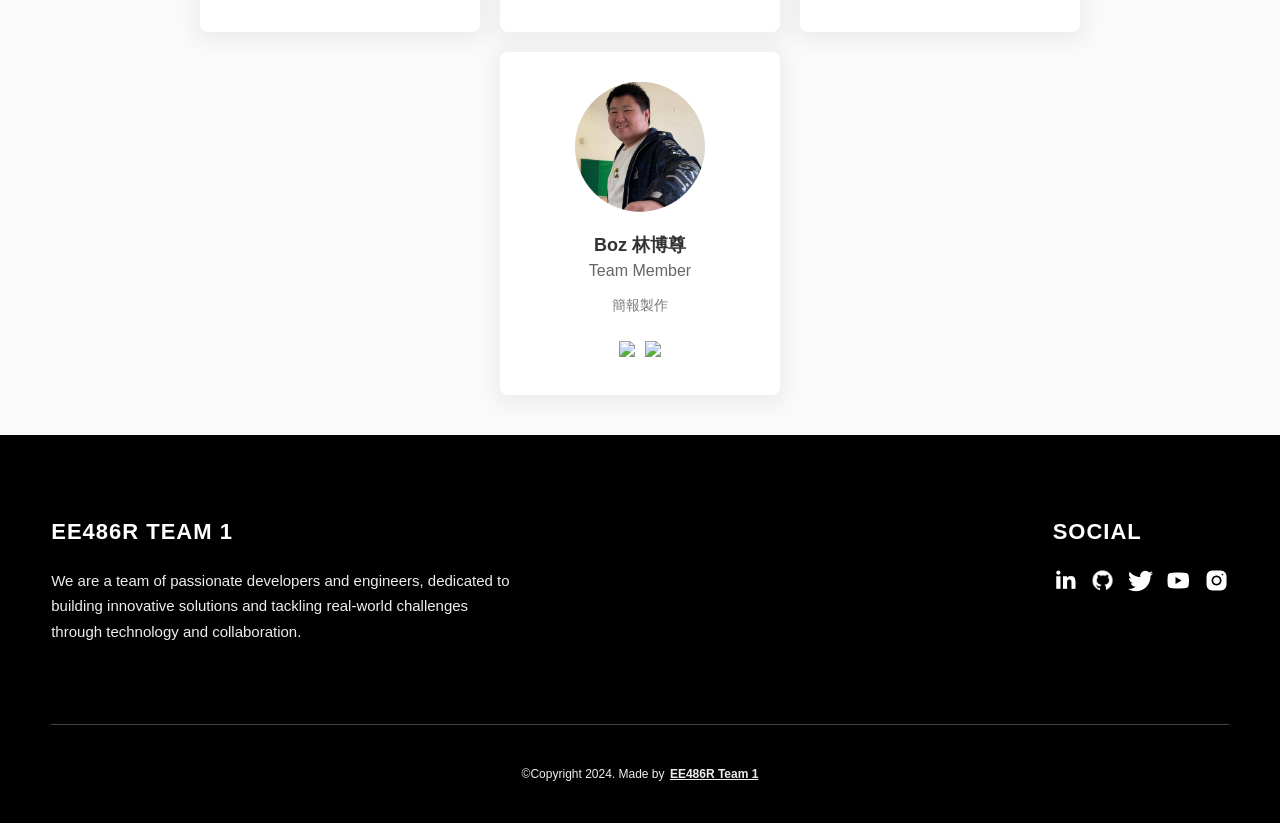
==== commit f9a321d2: "Update project-1 page: reorganized video section and fixed layout" ====
--- a/index.html
+++ b/index.html
@@ -36,17 +36,18 @@
               <a href="./index.html" class="header__link"> 首頁 Home </a>
             </li>
             <li class="header__link-wrapper">
-              <a href="./institution.html" class="header__link"> 機構 Institution </a>
+              <a href="./institution.html" class="header__link">
+                機構 Institution
+              </a>
             </li>
             <li class="header__link-wrapper">
-              <a href="./project-1.html" class="header__link">
-                專案 Project
-              </a>
+              <a href="./project-1.html" class="header__link"> 專案 Project </a>
             </li>
             <li class="header__link-wrapper">
-              <a href="./index.html#about" class="header__link">關於我們 About Us </a>
-            </li>
-          
+              <a href="./index.html#about" class="header__link"
+                >關於我們 About Us
+              </a>
+            </li>
           </ul>
           <div class="header__main-ham-menu-cont">
             <img
@@ -63,7 +64,6 @@
         </div>
       </div>
 
-
       <div class="header__sm-menu">
         <div class="header__sm-menu-content">
           <ul class="header__sm-menu-links">
@@ -87,33 +87,42 @@
       </div>
     </header>
 
-
     <section class="home-hero">
       <div class="home-hero__content">
         <h1 class="heading-primary">Hey, We're Team 1</h1>
         <div class="home-hero__info">
-          
           <p class="text-primary">
-          我們正在開發一款錄音教學輔具，旨在幫助身心障礙兒童，為他們提供一種簡單且有效的方式來學習。我們的目標是透過這個簡單而強大的工具，提升這些孩子的獨立性，幫助他們在日常生活中取得顯著的進步與改變。
+            我們正在開發一款錄音教學輔具，旨在幫助身心障礙兒童，為他們提供一種簡單且有效的方式來學習。我們的目標是透過這個簡單而強大的工具，提升這些孩子的獨立性，幫助他們在日常生活中取得顯著的進步與改變。
           </p>
           <p class="text-primary">
-          We are developing an innovative assistive button designed to support children with special needs, providing them with an easy and effective way to communicate and interact with their environment. Our goal is to empower these children by enhancing their independence, offering a simple yet powerful tool that can make a significant difference in their daily lives.
+            We are developing an innovative assistive button designed to support
+            children with special needs, providing them with an easy and
+            effective way to communicate and interact with their environment.
+            Our goal is to empower these children by enhancing their
+            independence, offering a simple yet powerful tool that can make a
+            significant difference in their daily lives.
           </p>
         </div>
         <div class="home-hero__cta">
-          <a href="./#projects" class="btn btn--bg">Project</a>
-        </div>
-      </div>
-      
+          <a
+            href="https://www.youtube.com/"
+            class="btn btn--bg"
+            target="_blank"
+            rel="noopener noreferrer"
+            >Project Video</a
+          >
+        </div>
+      </div>
+
       <div class="home-hero__mouse-scroll-cont">
         <div class="mouse"></div>
       </div>
     </section>
 
-    <br><!-- project -->
-    <section id="project-details"  class="project-details">
+    <br /><!-- project -->
+    <section id="project-details" class="project-details">
       <span class="heading-sec__main">回饋社會 Devote into society</span>
-      
+
       <div class="main-container">
         <div class="project-details__content">
           <div class="project-details__content-main">
@@ -121,63 +130,124 @@
               <h3 class="project-details__content-title">助人為樂，學以致用</h3>
               <p class="project-details__desc-para">
                 我們團隊致力於利用科技為社會帶來正面的影響。我們是電機系的學生，運用所學的專業知識與技能，設計出專為身心障礙兒童量身打造的輔助工具。
-
                 這個專案的核心目標是開發創新且實用的設備，幫助這些孩子克服日常生活中的挑戰，提升他們與外界互動與溝通的能力，並增強他們的獨立性。我們深入了解他們所面臨的困難，設計出簡單易用且符合他們需求的解決方案。
-
                 我們的使命是透過科技，打破限制與障礙，讓每一位孩子都能在生活中找到自信，享受學習與成長的樂趣。我們相信，透過這些輔助工具，可以為他們帶來實質的改變，讓他們在充滿愛與支持的環境中茁壯成長。
-
                 讓我們一起攜手創造一個更加包容的世界，讓科技真正服務每一個人。
               </p>
               <p class="project-details__desc-para">
-                Our team is dedicated to using technology to create a positive impact on society. As students from the Electrical Engineering Department, we have applied our knowledge and skills to design assistive tools specifically tailored for children with disabilities.
-
-                The primary goal of this project is to develop innovative and practical devices that empower these children to overcome daily challenges, enhance their communication and interaction with the world, and improve their independence. By understanding the difficulties they face, we design solutions that are simple, user-friendly, and customized to their needs.
-
-                Our mission is to use technology to break barriers and limitations, enabling every child to gain confidence, enjoy learning, and experience growth. We believe that these assistive tools can make a tangible difference in their lives, helping them thrive in a supportive and inclusive environment.
-
-                Join us in building a more inclusive world where technology truly serves everyone.
+                Our team is dedicated to using technology to create a positive
+                impact on society. As students from the Electrical Engineering
+                Department, we have applied our knowledge and skills to design
+                assistive tools specifically tailored for children with
+                disabilities. The primary goal of this project is to develop
+                innovative and practical devices that empower these children to
+                overcome daily challenges, enhance their communication and
+                interaction with the world, and improve their independence. By
+                understanding the difficulties they face, we design solutions
+                that are simple, user-friendly, and customized to their needs.
+                Our mission is to use technology to break barriers and
+                limitations, enabling every child to gain confidence, enjoy
+                learning, and experience growth. We believe that these assistive
+                tools can make a tangible difference in their lives, helping
+                them thrive in a supportive and inclusive environment. Join us
+                in building a more inclusive world where technology truly serves
+                everyone.
               </p>
             </div>
-            
+
             <h3 class="project-details__content-title">陪伴孩童，整理環境</h3>
-              <p class="project-details__desc-para">
-                我們除了為孩童設計輔具，我們也有去機構跟孩童互動、陪伴孩童，同時也幫忙整理教室，打掃衛生，以實際行動付出。
-              </p>
-              <!-- 圖集 1 -->
-              <div class="carousel" id="carousel-1">
-                <button class="carousel-btn left-btn" onclick="moveSlide('carousel-1', -1)">&#10094;</button>
-                <div class="carousel-slides">
-                  <img src="assets\png\pic5.png" class="carousel-image" alt="陪伴孩童活動 1">
-                  <img src="assets\jpeg\pic3.jpg" class="carousel-image" alt="陪伴孩童活動 2">
-                  <img src="assets\png\pic7.png" class="carousel-image" alt="陪伴孩童活動 3">
-                  <img src="assets\png\pic8.png" class="carousel-image" alt="陪伴孩童活動 4">
-                  <img src="assets\png\pic9.png" class="carousel-image" alt="陪伴孩童活動 5">
-                  <img src="assets\png\pic10.png" class="carousel-image" alt="陪伴孩童活動 6">
-                </div>
-                <button class="carousel-btn right-btn" onclick="moveSlide('carousel-1', 1)">&#10095;</button>
+            <p class="project-details__desc-para">
+              我們除了為孩童設計輔具，我們也有去機構跟孩童互動、陪伴孩童，同時也幫忙整理教室，打掃衛生，以實際行動付出。
+            </p>
+            <!-- 圖集 1 -->
+            <div class="carousel" id="carousel-1">
+              <button
+                class="carousel-btn left-btn"
+                onclick="moveSlide('carousel-1', -1)"
+              >
+                &#10094;
+              </button>
+              <div class="carousel-slides">
+                <img
+                  src="assets\png\pic5.png"
+                  class="carousel-image"
+                  alt="陪伴孩童活動 1"
+                />
+                <img
+                  src="assets\jpeg\pic3.jpg"
+                  class="carousel-image"
+                  alt="陪伴孩童活動 2"
+                />
+                <img
+                  src="assets\png\pic7.png"
+                  class="carousel-image"
+                  alt="陪伴孩童活動 3"
+                />
+                <img
+                  src="assets\png\pic8.png"
+                  class="carousel-image"
+                  alt="陪伴孩童活動 4"
+                />
+                <img
+                  src="assets\png\pic9.png"
+                  class="carousel-image"
+                  alt="陪伴孩童活動 5"
+                />
+                <img
+                  src="assets\png\pic10.png"
+                  class="carousel-image"
+                  alt="陪伴孩童活動 6"
+                />
               </div>
-              
-              
-              
-
-
-              <h3 class="project-details__content-title">互相交流、了解彼此</h3>
-              <p class="project-details__desc-para">
-                在開發的各階段，我們會與機構的老師進行交流，知道彼此需求，以及更新進度。
-              </p>
-              <!-- 圖集 2 -->
-              <div class="carousel" id="carousel-2">
-                <button class="carousel-btn left-btn" onclick="moveSlide('carousel-2', -1)">&#10094;</button>
-                <div class="carousel-slides">
-                  <img src="assets\png\pic11.png" class="carousel-image" alt="討論 1">
-                  <img src="assets\png\pic12.png" class="carousel-image" alt="討論 2">
-                  <img src="assets\png\pic13.png" class="carousel-image" alt="討論 3">
-                  <img src="assets\png\pic14.png" class="carousel-image" alt="討論 4">
-                  
-                </div>
-                <button class="carousel-btn right-btn" onclick="moveSlide('carousel-2', 1)">&#10095;</button>
+              <button
+                class="carousel-btn right-btn"
+                onclick="moveSlide('carousel-1', 1)"
+              >
+                &#10095;
+              </button>
+            </div>
+
+            <h3 class="project-details__content-title">互相交流、了解彼此</h3>
+            <p class="project-details__desc-para">
+              在開發的各階段，我們會與機構的老師進行交流，知道彼此需求，以及更新進度。
+            </p>
+            <!-- 圖集 2 -->
+            <div class="carousel" id="carousel-2">
+              <button
+                class="carousel-btn left-btn"
+                onclick="moveSlide('carousel-2', -1)"
+              >
+                &#10094;
+              </button>
+              <div class="carousel-slides">
+                <img
+                  src="assets\png\pic11.png"
+                  class="carousel-image"
+                  alt="討論 1"
+                />
+                <img
+                  src="assets\png\pic12.png"
+                  class="carousel-image"
+                  alt="討論 2"
+                />
+                <img
+                  src="assets\png\pic13.png"
+                  class="carousel-image"
+                  alt="討論 3"
+                />
+                <img
+                  src="assets\png\pic14.png"
+                  class="carousel-image"
+                  alt="討論 4"
+                />
               </div>
-              
+              <button
+                class="carousel-btn right-btn"
+                onclick="moveSlide('carousel-2', 1)"
+              >
+                &#10095;
+              </button>
+            </div>
 
             <div class="project-details__links">
               <h3 class="project-details__content-title">See repo</h3>
@@ -185,169 +255,160 @@
                 href="https://github.com/jinchunglee/Team1.github.io.git"
                 class="btn btn--med btn--theme project-details__links-btn"
                 target="_blank"
-                >repo Link</a>
+                >repo Link</a
+              >
             </div>
           </div>
         </div>
       </div>
     </section>
-
-
 
     <section id="about" class="about sec-pad">
       <div class="main-container">
         <h2 class="heading heading-sec heading-sec__mb-med">
           <span class="heading-sec__main">About Us</span>
           <span class="heading-sec__sub">
-            
-            <br>
+            <br />
             我們是Team 1, 致力於開發一個...待結束
 
-            <br>
-            We're <strong>Team 1</strong>, a dynamic team of developers passionate about creating innovative solutions for complex problems. 
-            Our expertise spans multiple industries, and we've worked on a wide range of projects that challenge the status quo. 
-            We believe in the power of collaboration and are always on the lookout for opportunities to learn, grow, and push the boundaries of what we can accomplish together.
+            <br />
+            We're <strong>Team 1</strong>, a dynamic team of developers
+            passionate about creating innovative solutions for complex problems.
+            Our expertise spans multiple industries, and we've worked on a wide
+            range of projects that challenge the status quo. We believe in the
+            power of collaboration and are always on the lookout for
+            opportunities to learn, grow, and push the boundaries of what we can
+            accomplish together.
           </span>
         </h2>
-    
+
         <div class="responsive-container-block container">
-          <p class="text-blk team-head-text">
-            Our Team
-          </p>
+          <p class="text-blk team-head-text">Our Team</p>
           <div class="responsive-container-block">
-            <div class="responsive-cell-block wk-desk-3 wk-ipadp-3 wk-tab-6 wk-mobile-12 card-container">
+            <div
+              class="responsive-cell-block wk-desk-3 wk-ipadp-3 wk-tab-6 wk-mobile-12 card-container"
+            >
               <div class="card">
                 <div class="team-image-wrapper">
-                  <img class="team-member-image" src="assets\png\James.png">
-                </div>
-                <p class="text-blk name">
-                  James 李晉丞
-                </p>
-                <p class="text-blk position">
-                  Team Leader
-                </p>
+                  <img class="team-member-image" src="assets\png\James.png" />
+                </div>
+                <p class="text-blk name">James 李晉丞</p>
+                <p class="text-blk position">Team Leader</p>
                 <p class="text-blk feature-text">
-                  
-                  
-                  設計電路 / PCB <br>
-      
-                  簡報製作 <br>
-
-                  網頁設計 <br>
-
-                  剪影片<br>
+                  設計電路 / PCB <br />
+
+                  簡報製作 <br />
+
+                  網頁設計 <br />
+
+                  剪影片<br />
                 </p>
                 <div class="social-icons">
                   <a href="https://www.twitter.com" target="_blank">
-                    <img class="twitter-icon" src="https://workik-widget-assets.s3.amazonaws.com/widget-assets/images/Icon.svg">
+                    <img
+                      class="twitter-icon"
+                      src="https://workik-widget-assets.s3.amazonaws.com/widget-assets/images/Icon.svg"
+                    />
                   </a>
                   <a href="https://www.facebook.com" target="_blank">
-                    <img class="facebook-icon" src="https://workik-widget-assets.s3.amazonaws.com/widget-assets/images/Icon-1.svg">
+                    <img
+                      class="facebook-icon"
+                      src="https://workik-widget-assets.s3.amazonaws.com/widget-assets/images/Icon-1.svg"
+                    />
                   </a>
                 </div>
               </div>
             </div>
-           
-           
-            <div class="responsive-cell-block wk-desk-3 wk-ipadp-3 wk-tab-6 wk-mobile-12 card-container">
+
+            <div
+              class="responsive-cell-block wk-desk-3 wk-ipadp-3 wk-tab-6 wk-mobile-12 card-container"
+            >
               <div class="card">
                 <div class="team-image-wrapper">
-                  <img class="team-member-image" src="assets\png\Suar.png">
-                </div>
-                <p class="text-blk name">
-                  Irfani Suar 蘇苡凡
-                </p>
-                <p class="text-blk position">
-                  Team Member
-                </p>
+                  <img class="team-member-image" src="assets\png\Suar.png" />
+                </div>
+                <p class="text-blk name">Irfani Suar 蘇苡凡</p>
+                <p class="text-blk position">Team Member</p>
+                <p class="text-blk feature-text">網頁設計 <br /></p>
+                <div class="social-icons">
+                  <a href="https://www.twitter.com" target="_blank">
+                    <img
+                      class="twitter-icon"
+                      src="https://workik-widget-assets.s3.amazonaws.com/widget-assets/images/Icon.svg"
+                    />
+                  </a>
+                  <a href="https://www.facebook.com" target="_blank">
+                    <img
+                      class="facebook-icon"
+                      src="https://workik-widget-assets.s3.amazonaws.com/widget-assets/images/Icon-1.svg"
+                    />
+                  </a>
+                </div>
+              </div>
+            </div>
+
+            <div
+              class="responsive-cell-block wk-desk-3 wk-ipadp-3 wk-tab-6 wk-mobile-12 card-container"
+            >
+              <div class="card">
+                <div class="team-image-wrapper">
+                  <img class="team-member-image" src="assets\png\hex.png" />
+                </div>
+                <p class="text-blk name">Hex 江承典</p>
+                <p class="text-blk position">Team Member</p>
                 <p class="text-blk feature-text">
-                  
-
-                  網頁設計 <br>
-
-                  
-
+                  專題構想<br />
+                  模具設計與製作<br />
+                  PCB聯繫廠商製作<br />
                 </p>
                 <div class="social-icons">
                   <a href="https://www.twitter.com" target="_blank">
-                    <img class="twitter-icon" src="https://workik-widget-assets.s3.amazonaws.com/widget-assets/images/Icon.svg">
+                    <img
+                      class="twitter-icon"
+                      src="https://workik-widget-assets.s3.amazonaws.com/widget-assets/images/Icon.svg"
+                    />
                   </a>
                   <a href="https://www.facebook.com" target="_blank">
-                    <img class="facebook-icon" src="https://workik-widget-assets.s3.amazonaws.com/widget-assets/images/Icon-1.svg">
+                    <img
+                      class="facebook-icon"
+                      src="https://workik-widget-assets.s3.amazonaws.com/widget-assets/images/Icon-1.svg"
+                    />
                   </a>
                 </div>
               </div>
             </div>
 
-
-
-            <div class="responsive-cell-block wk-desk-3 wk-ipadp-3 wk-tab-6 wk-mobile-12 card-container">
+            <div
+              class="responsive-cell-block wk-desk-3 wk-ipadp-3 wk-tab-6 wk-mobile-12 card-container"
+            >
               <div class="card">
                 <div class="team-image-wrapper">
-                  <img class="team-member-image" src="assets\png\hex.png">
-                </div>
-                <p class="text-blk name">
-                  Hex 江承典
-                </p>
-                <p class="text-blk position">
-                  Team Member
-                </p>
-                <p class="text-blk feature-text">
-                  專題構想<br>
-                  模具設計與製作<br>
-                  PCB聯繫廠商製作<br>
-
-                </p>
+                  <img class="team-member-image" src="assets\png\boz.png" />
+                </div>
+                <p class="text-blk name">Boz 林博尊</p>
+                <p class="text-blk position">Team Member</p>
+                <p class="text-blk feature-text">簡報製作</p>
                 <div class="social-icons">
                   <a href="https://www.twitter.com" target="_blank">
-                    <img class="twitter-icon" src="https://workik-widget-assets.s3.amazonaws.com/widget-assets/images/Icon.svg">
+                    <img
+                      class="twitter-icon"
+                      src="https://workik-widget-assets.s3.amazonaws.com/widget-assets/images/Icon.svg"
+                    />
                   </a>
                   <a href="https://www.facebook.com" target="_blank">
-                    <img class="facebook-icon" src="https://workik-widget-assets.s3.amazonaws.com/widget-assets/images/Icon-1.svg">
+                    <img
+                      class="facebook-icon"
+                      src="https://workik-widget-assets.s3.amazonaws.com/widget-assets/images/Icon-1.svg"
+                    />
                   </a>
                 </div>
               </div>
             </div>
-
-
-            <div class="responsive-cell-block wk-desk-3 wk-ipadp-3 wk-tab-6 wk-mobile-12 card-container">
-              <div class="card">
-                <div class="team-image-wrapper">
-                  <img class="team-member-image" src="assets\png\boz.png">
-                </div>
-                <p class="text-blk name">
-                  Boz 林博尊 
-                </p>
-                <p class="text-blk position">
-                  Team Member
-                </p>
-                <p class="text-blk feature-text">
-                  簡報製作
-
-                </p>
-                <div class="social-icons">
-                  <a href="https://www.twitter.com" target="_blank">
-                    <img class="twitter-icon" src="https://workik-widget-assets.s3.amazonaws.com/widget-assets/images/Icon.svg">
-                  </a>
-                  <a href="https://www.facebook.com" target="_blank">
-                    <img class="facebook-icon" src="https://workik-widget-assets.s3.amazonaws.com/widget-assets/images/Icon-1.svg">
-                  </a>
-                </div>
-              </div>
-            </div>
-            
-            
           </div>
         </div>
-
-
       </div>
     </section>
-    
-    
-    
-    
-    
+
     <footer class="main-footer">
       <div class="main-container">
         <div class="main-footer__upper">
@@ -396,15 +457,20 @@
           <div class="main-footer__row main-footer__row-2">
             <h4 class="heading heading-sm text-lt">EE486R Team 1</h4>
             <p class="main-footer__short-desc">
-              We are a team of passionate developers and engineers, dedicated to building innovative solutions and tackling real-world challenges through technology and collaboration.
+              We are a team of passionate developers and engineers, dedicated to
+              building innovative solutions and tackling real-world challenges
+              through technology and collaboration.
             </p>
           </div>
         </div>
         <div class="main-footer__lower">
           &copy;Copyright 2024. Made by
-          <a rel="noreferrer" target="_blank" href="https://github.com/jinchunglee/Team1.github.io"
-            >EE486R Team 1 </a
-          >
+          <a
+            rel="noreferrer"
+            target="_blank"
+            href="https://github.com/jinchunglee/Team1.github.io"
+            >EE486R Team 1
+          </a>
         </div>
       </div>
     </footer>
@@ -413,37 +479,35 @@
   </body>
 </html>
 
-
 <script>
-const carouselStates = {};
-
-// 初始化每個圖集的狀態
-document.querySelectorAll('.carousel').forEach((carousel) => {
-  const id = carousel.id;
-  const images = carousel.querySelectorAll('.carousel-image');
-  carouselStates[id] = {
-    currentSlide: 0,
-    totalSlides: images.length,
-  };
-});
-
-function moveSlide(carouselId, direction) {
-  const carousel = document.getElementById(carouselId);
-  const slides = carousel.querySelector('.carousel-slides');
-  const state = carouselStates[carouselId];
-
-  // 更新當前的 slide 索引
-  state.currentSlide += direction;
-
-  // 循環切換
-  if (state.currentSlide >= state.totalSlides) {
-    state.currentSlide = 0;
-  } else if (state.currentSlide < 0) {
-    state.currentSlide = state.totalSlides - 1;
+  const carouselStates = {};
+
+  // 初始化每個圖集的狀態
+  document.querySelectorAll(".carousel").forEach((carousel) => {
+    const id = carousel.id;
+    const images = carousel.querySelectorAll(".carousel-image");
+    carouselStates[id] = {
+      currentSlide: 0,
+      totalSlides: images.length,
+    };
+  });
+
+  function moveSlide(carouselId, direction) {
+    const carousel = document.getElementById(carouselId);
+    const slides = carousel.querySelector(".carousel-slides");
+    const state = carouselStates[carouselId];
+
+    // 更新當前的 slide 索引
+    state.currentSlide += direction;
+
+    // 循環切換
+    if (state.currentSlide >= state.totalSlides) {
+      state.currentSlide = 0;
+    } else if (state.currentSlide < 0) {
+      state.currentSlide = state.totalSlides - 1;
+    }
+
+    // 移動到相應的圖片
+    slides.style.transform = `translateX(-${state.currentSlide * 100}%)`;
   }
-
-  // 移動到相應的圖片
-  slides.style.transform = `translateX(-${state.currentSlide * 100}%)`;
-}
-
-</script>+</script>
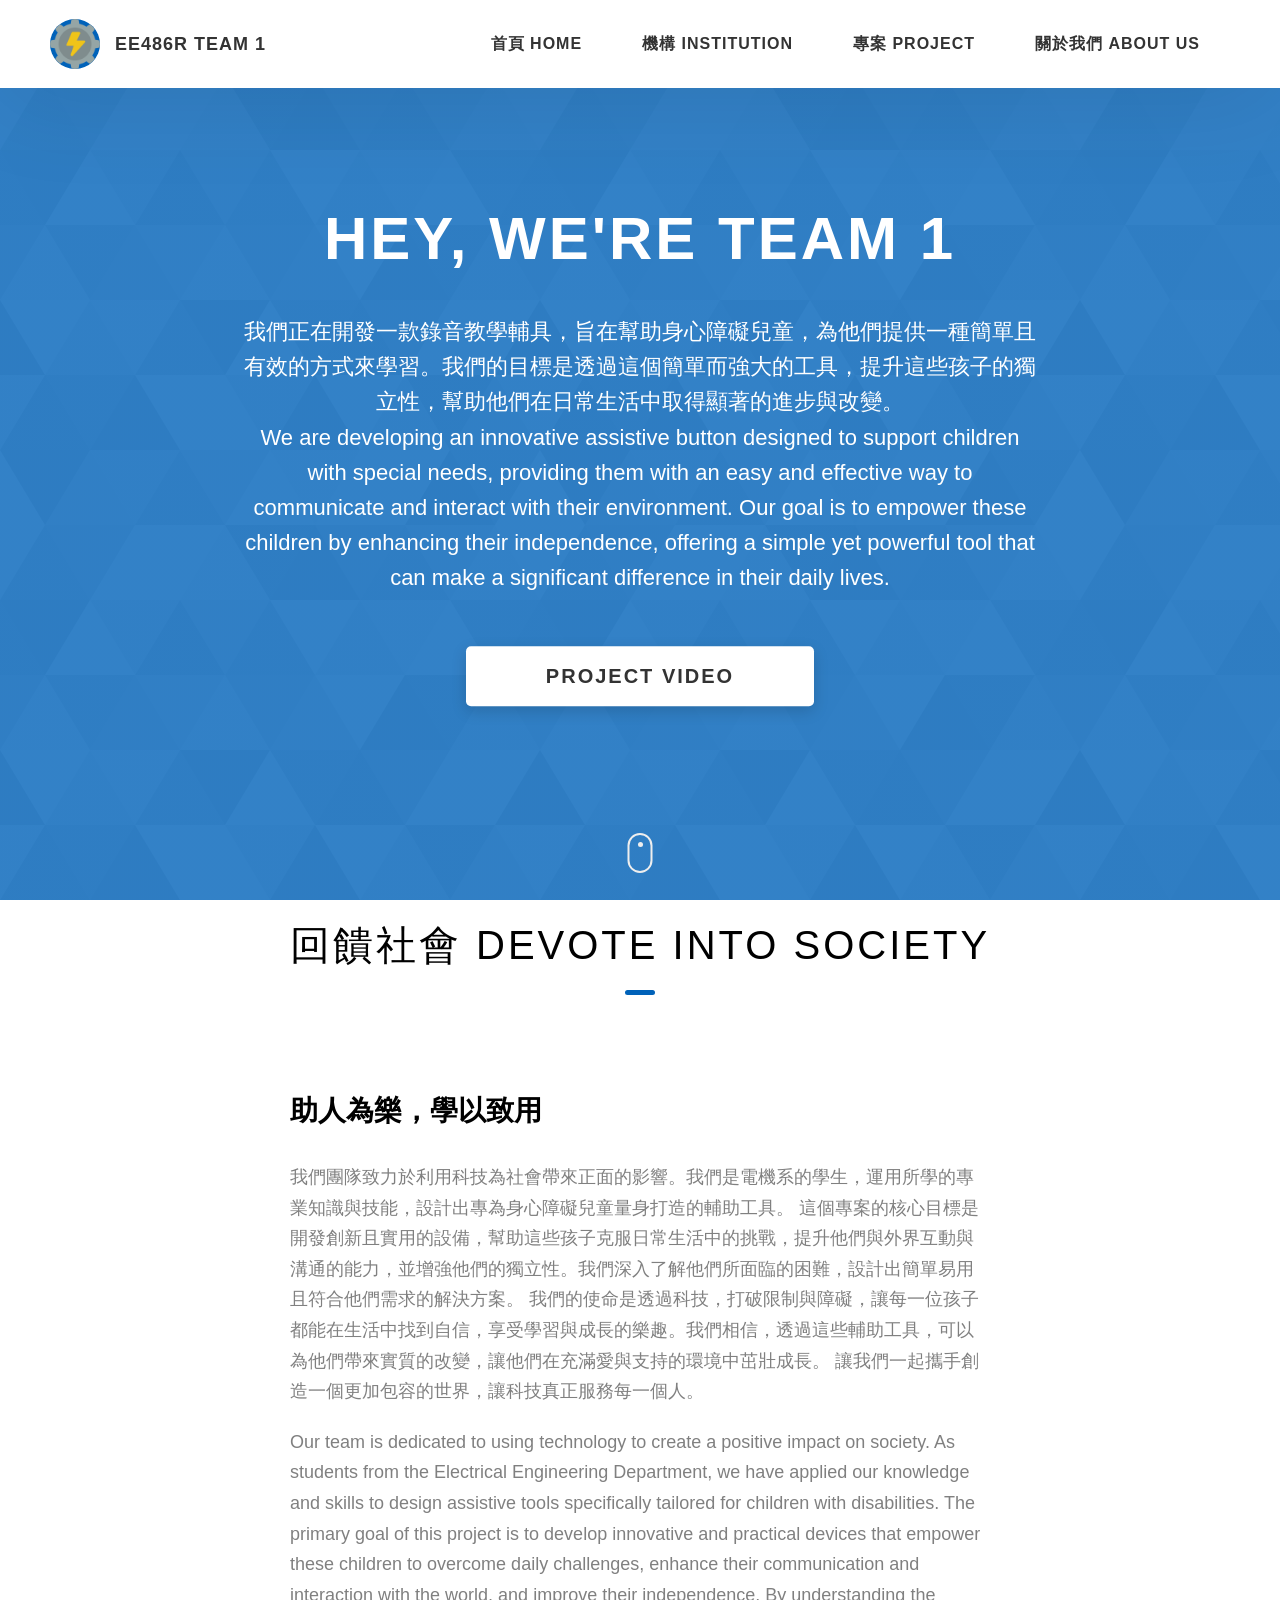
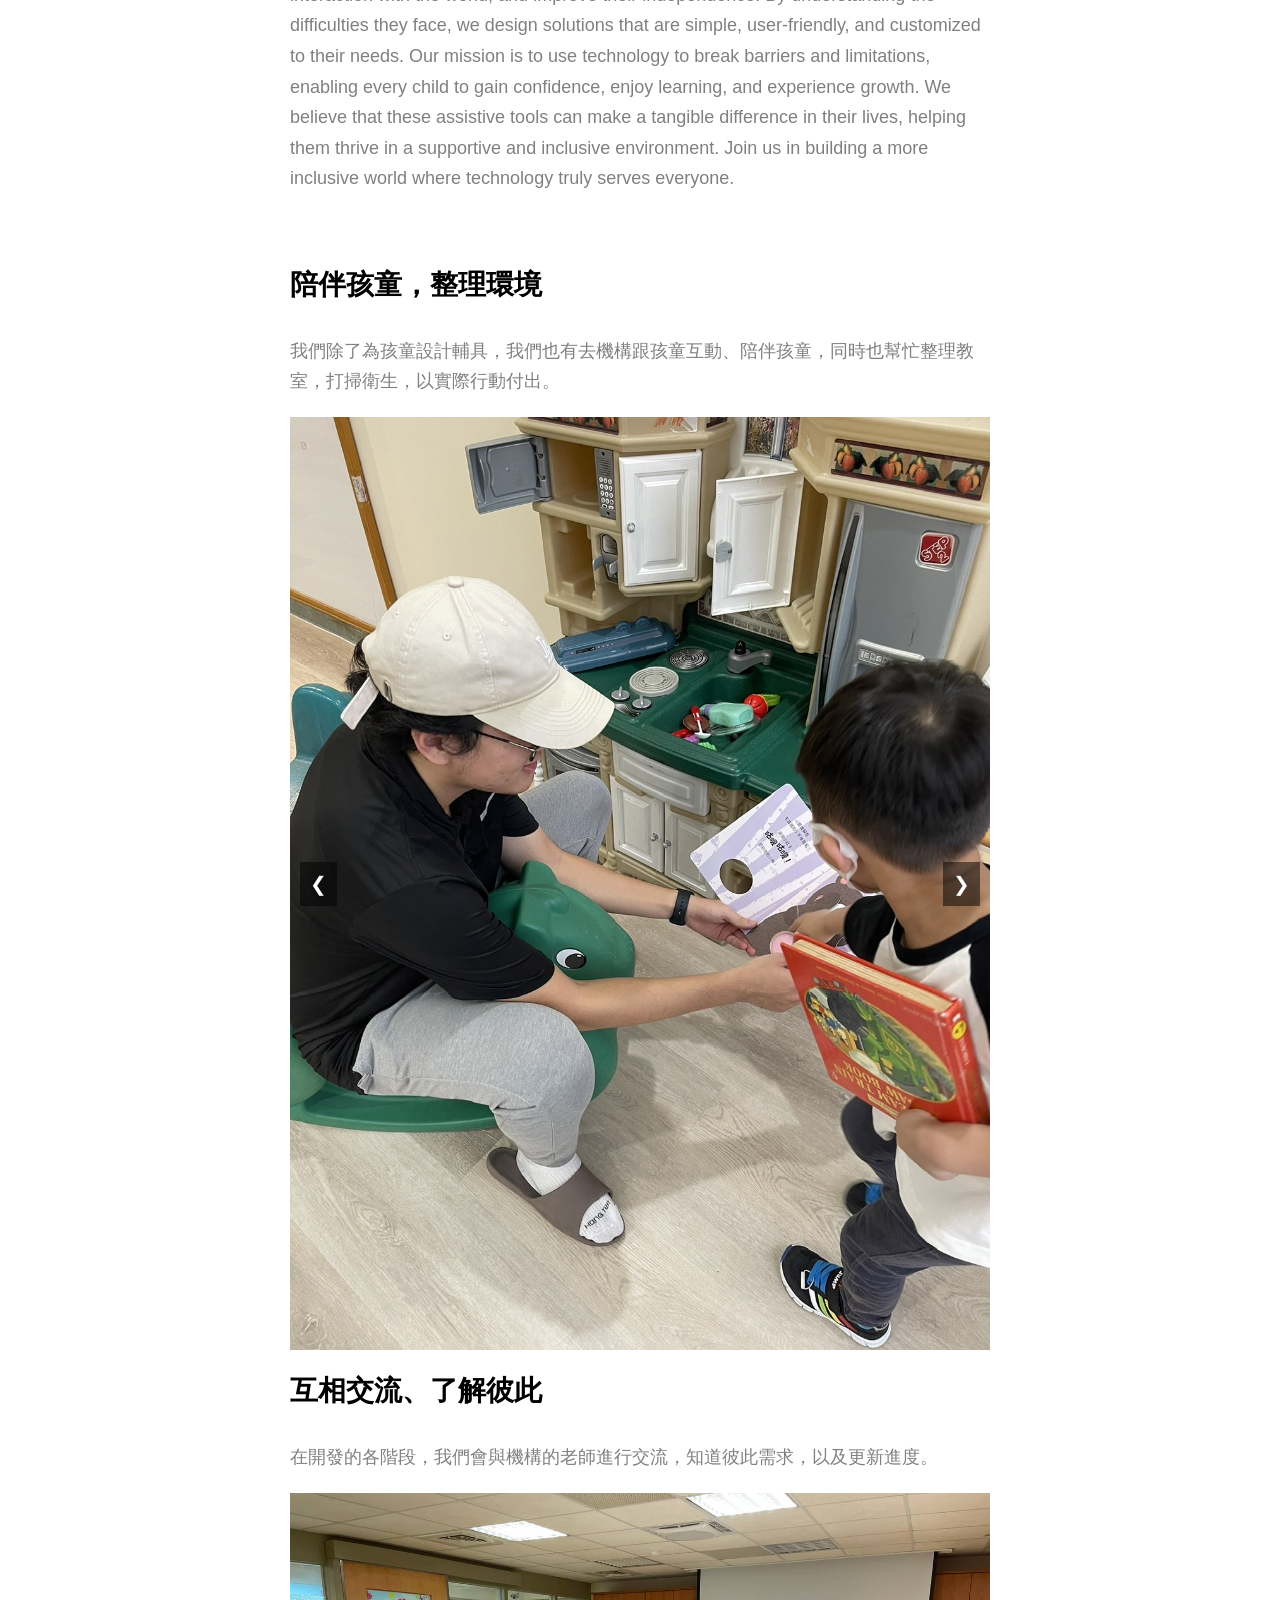
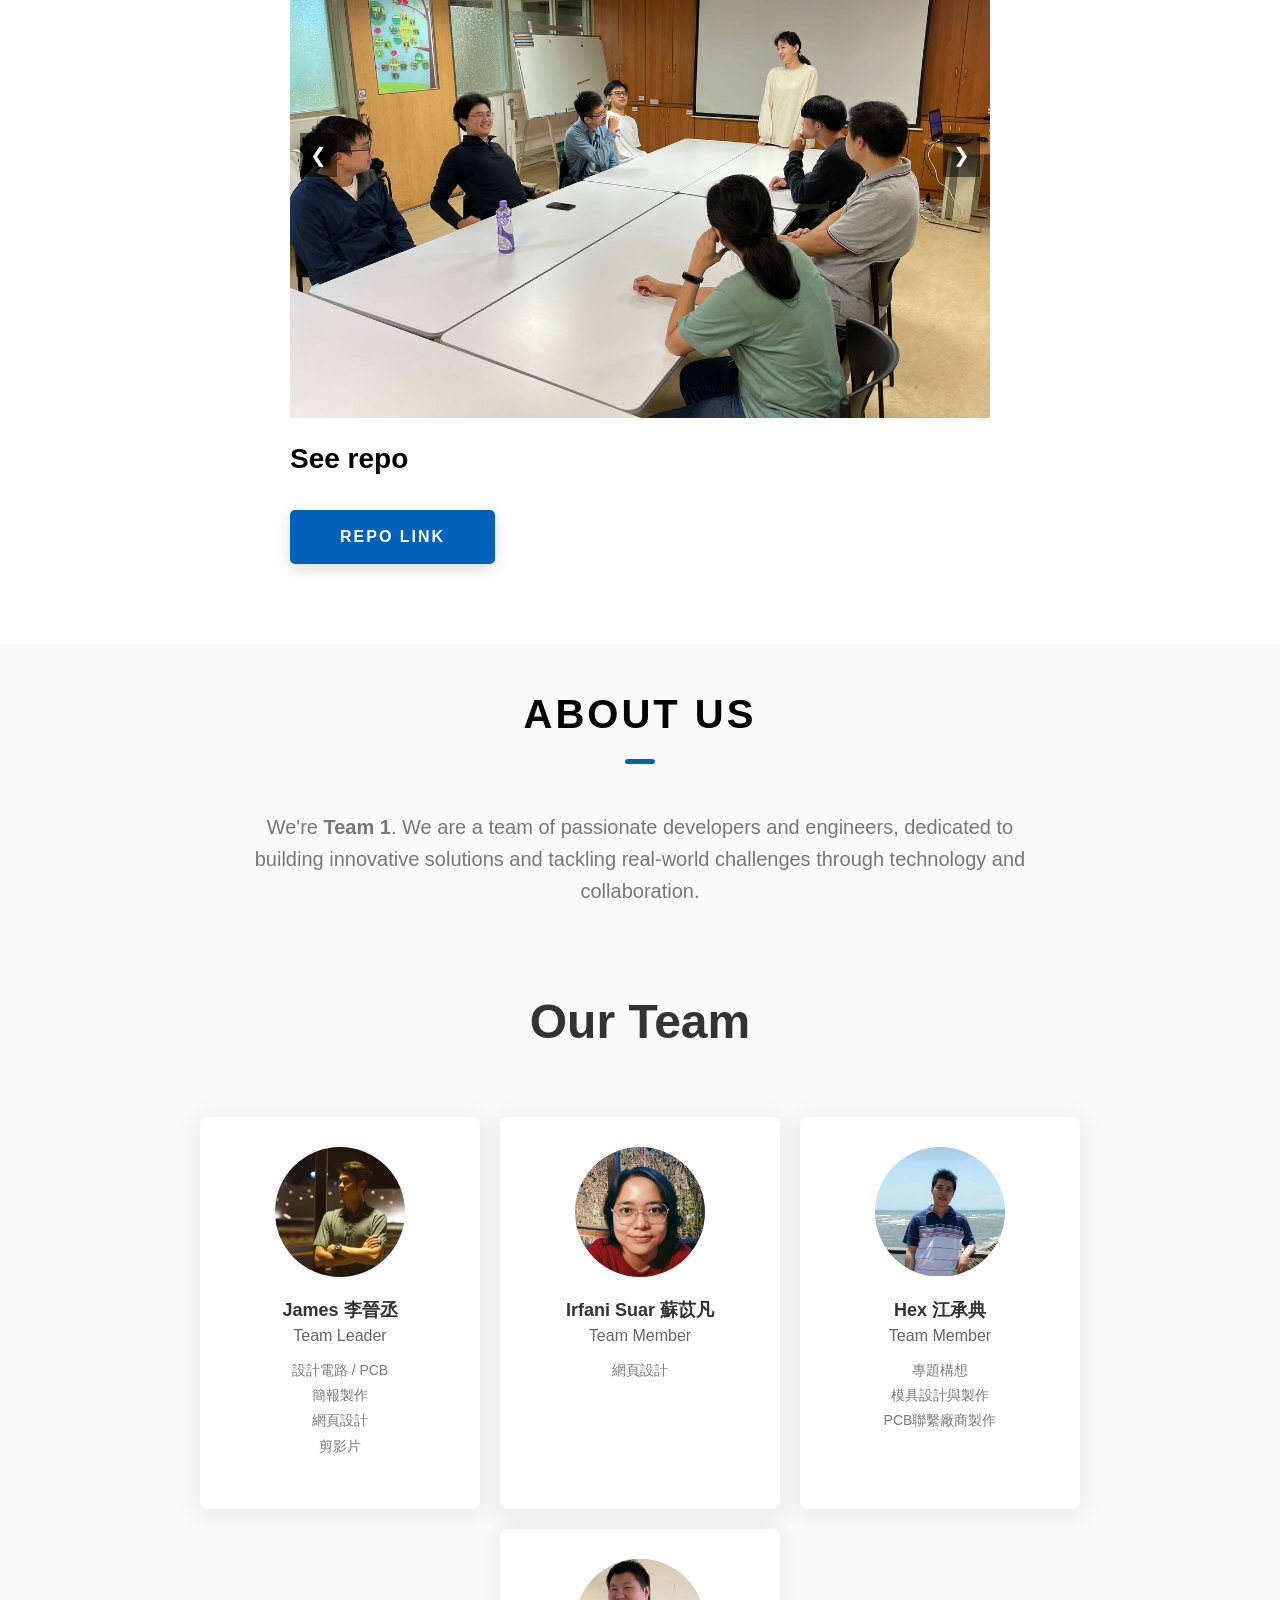
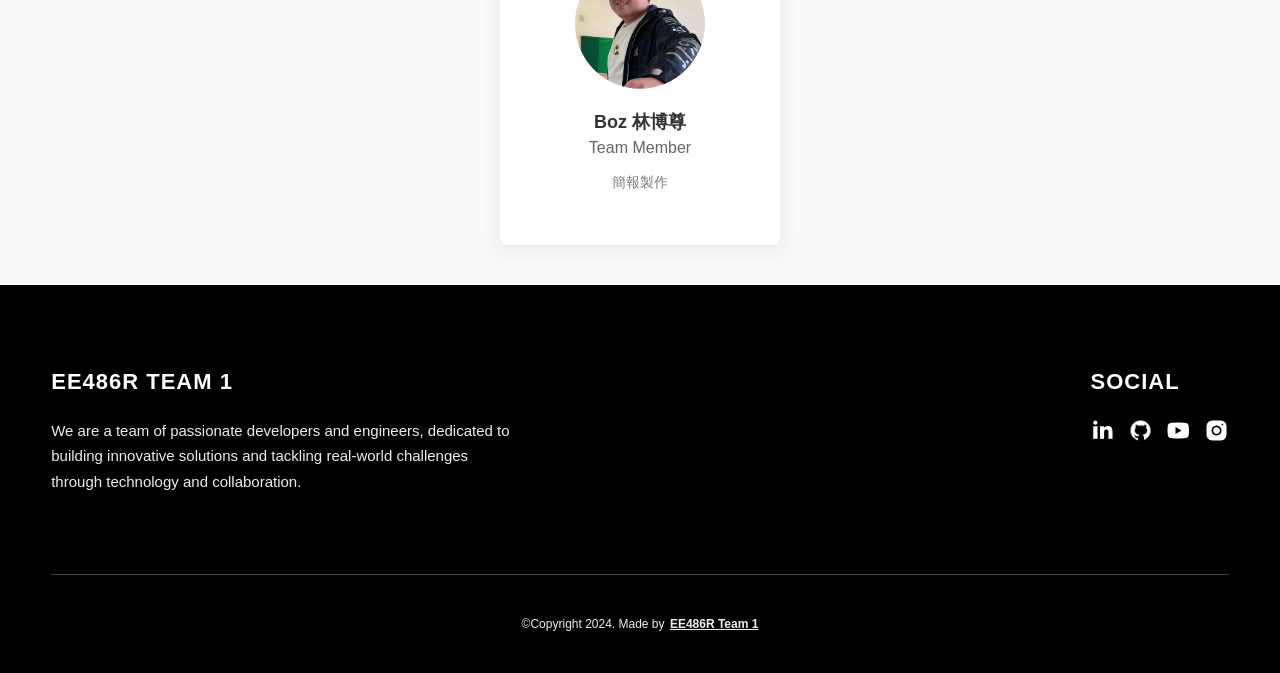
==== commit 43eebb27: "I add the video link in there" ====
--- a/index.html
+++ b/index.html
@@ -105,7 +105,7 @@
         </div>
         <div class="home-hero__cta">
           <a
-            href="https://www.youtube.com/"
+            href="https://www.youtube.com/watch?v=wToKZZYD7To"
             class="btn btn--bg"
             target="_blank"
             rel="noopener noreferrer"
@@ -268,17 +268,12 @@
         <h2 class="heading heading-sec heading-sec__mb-med">
           <span class="heading-sec__main">About Us</span>
           <span class="heading-sec__sub">
+            
+
             <br />
-            我們是Team 1, 致力於開發一個...待結束
-
-            <br />
-            We're <strong>Team 1</strong>, a dynamic team of developers
-            passionate about creating innovative solutions for complex problems.
-            Our expertise spans multiple industries, and we've worked on a wide
-            range of projects that challenge the status quo. We believe in the
-            power of collaboration and are always on the lookout for
-            opportunities to learn, grow, and push the boundaries of what we can
-            accomplish together.
+            We're <strong>Team 1</strong>. We are a team of passionate developers and engineers, dedicated to
+            building innovative solutions and tackling real-world challenges
+            through technology and collaboration.
           </span>
         </h2>
 
@@ -303,20 +298,7 @@
 
                   剪影片<br />
                 </p>
-                <div class="social-icons">
-                  <a href="https://www.twitter.com" target="_blank">
-                    <img
-                      class="twitter-icon"
-                      src="https://workik-widget-assets.s3.amazonaws.com/widget-assets/images/Icon.svg"
-                    />
-                  </a>
-                  <a href="https://www.facebook.com" target="_blank">
-                    <img
-                      class="facebook-icon"
-                      src="https://workik-widget-assets.s3.amazonaws.com/widget-assets/images/Icon-1.svg"
-                    />
-                  </a>
-                </div>
+        
               </div>
             </div>
 
@@ -330,20 +312,7 @@
                 <p class="text-blk name">Irfani Suar 蘇苡凡</p>
                 <p class="text-blk position">Team Member</p>
                 <p class="text-blk feature-text">網頁設計 <br /></p>
-                <div class="social-icons">
-                  <a href="https://www.twitter.com" target="_blank">
-                    <img
-                      class="twitter-icon"
-                      src="https://workik-widget-assets.s3.amazonaws.com/widget-assets/images/Icon.svg"
-                    />
-                  </a>
-                  <a href="https://www.facebook.com" target="_blank">
-                    <img
-                      class="facebook-icon"
-                      src="https://workik-widget-assets.s3.amazonaws.com/widget-assets/images/Icon-1.svg"
-                    />
-                  </a>
-                </div>
+                
               </div>
             </div>
 
@@ -361,20 +330,7 @@
                   模具設計與製作<br />
                   PCB聯繫廠商製作<br />
                 </p>
-                <div class="social-icons">
-                  <a href="https://www.twitter.com" target="_blank">
-                    <img
-                      class="twitter-icon"
-                      src="https://workik-widget-assets.s3.amazonaws.com/widget-assets/images/Icon.svg"
-                    />
-                  </a>
-                  <a href="https://www.facebook.com" target="_blank">
-                    <img
-                      class="facebook-icon"
-                      src="https://workik-widget-assets.s3.amazonaws.com/widget-assets/images/Icon-1.svg"
-                    />
-                  </a>
-                </div>
+                
               </div>
             </div>
 
@@ -388,20 +344,7 @@
                 <p class="text-blk name">Boz 林博尊</p>
                 <p class="text-blk position">Team Member</p>
                 <p class="text-blk feature-text">簡報製作</p>
-                <div class="social-icons">
-                  <a href="https://www.twitter.com" target="_blank">
-                    <img
-                      class="twitter-icon"
-                      src="https://workik-widget-assets.s3.amazonaws.com/widget-assets/images/Icon.svg"
-                    />
-                  </a>
-                  <a href="https://www.facebook.com" target="_blank">
-                    <img
-                      class="facebook-icon"
-                      src="https://workik-widget-assets.s3.amazonaws.com/widget-assets/images/Icon-1.svg"
-                    />
-                  </a>
-                </div>
+                
               </div>
             </div>
           </div>
@@ -417,35 +360,29 @@
               <span>Social</span>
             </h2>
             <div class="main-footer__social-cont">
-              <a target="_blank" rel="noreferrer" href="#">
+              <a target="_blank" rel="noreferrer" href="https://www.linkedin.com/in/jin-cheng-lee-b70250269/">
                 <img
                   class="main-footer__icon"
                   src="./assets/png/linkedin-ico.png"
                   alt="icon"
                 />
               </a>
-              <a target="_blank" rel="noreferrer" href="#">
+              <a target="_blank" rel="noreferrer" href="https://github.com/jinchunglee">
                 <img
                   class="main-footer__icon"
                   src="./assets/png/github-ico.png"
                   alt="icon"
                 />
               </a>
-              <a target="_blank" rel="noreferrer" href="#">
-                <img
-                  class="main-footer__icon"
-                  src="./assets/png/twitter-ico.png"
-                  alt="icon"
-                />
-              </a>
-              <a target="_blank" rel="noreferrer" href="#">
+
+              <a target="_blank" rel="noreferrer" href="https://www.youtube.com/@JamesLee-ub4rm">
                 <img
                   class="main-footer__icon"
                   src="./assets/png/yt-ico.png"
                   alt="icon"
                 />
               </a>
-              <a target="_blank" rel="noreferrer" href="#">
+              <a target="_blank" rel="noreferrer" href="https://www.instagram.com/jinchenglee2003/">
                 <img
                   class="main-footer__icon main-footer__icon--mr-none"
                   src="./assets/png/insta-ico.png"
@@ -468,7 +405,7 @@
           <a
             rel="noreferrer"
             target="_blank"
-            href="https://github.com/jinchunglee/Team1.github.io"
+            href="https://github.com/jinchunglee/"
             >EE486R Team 1
           </a>
         </div>
